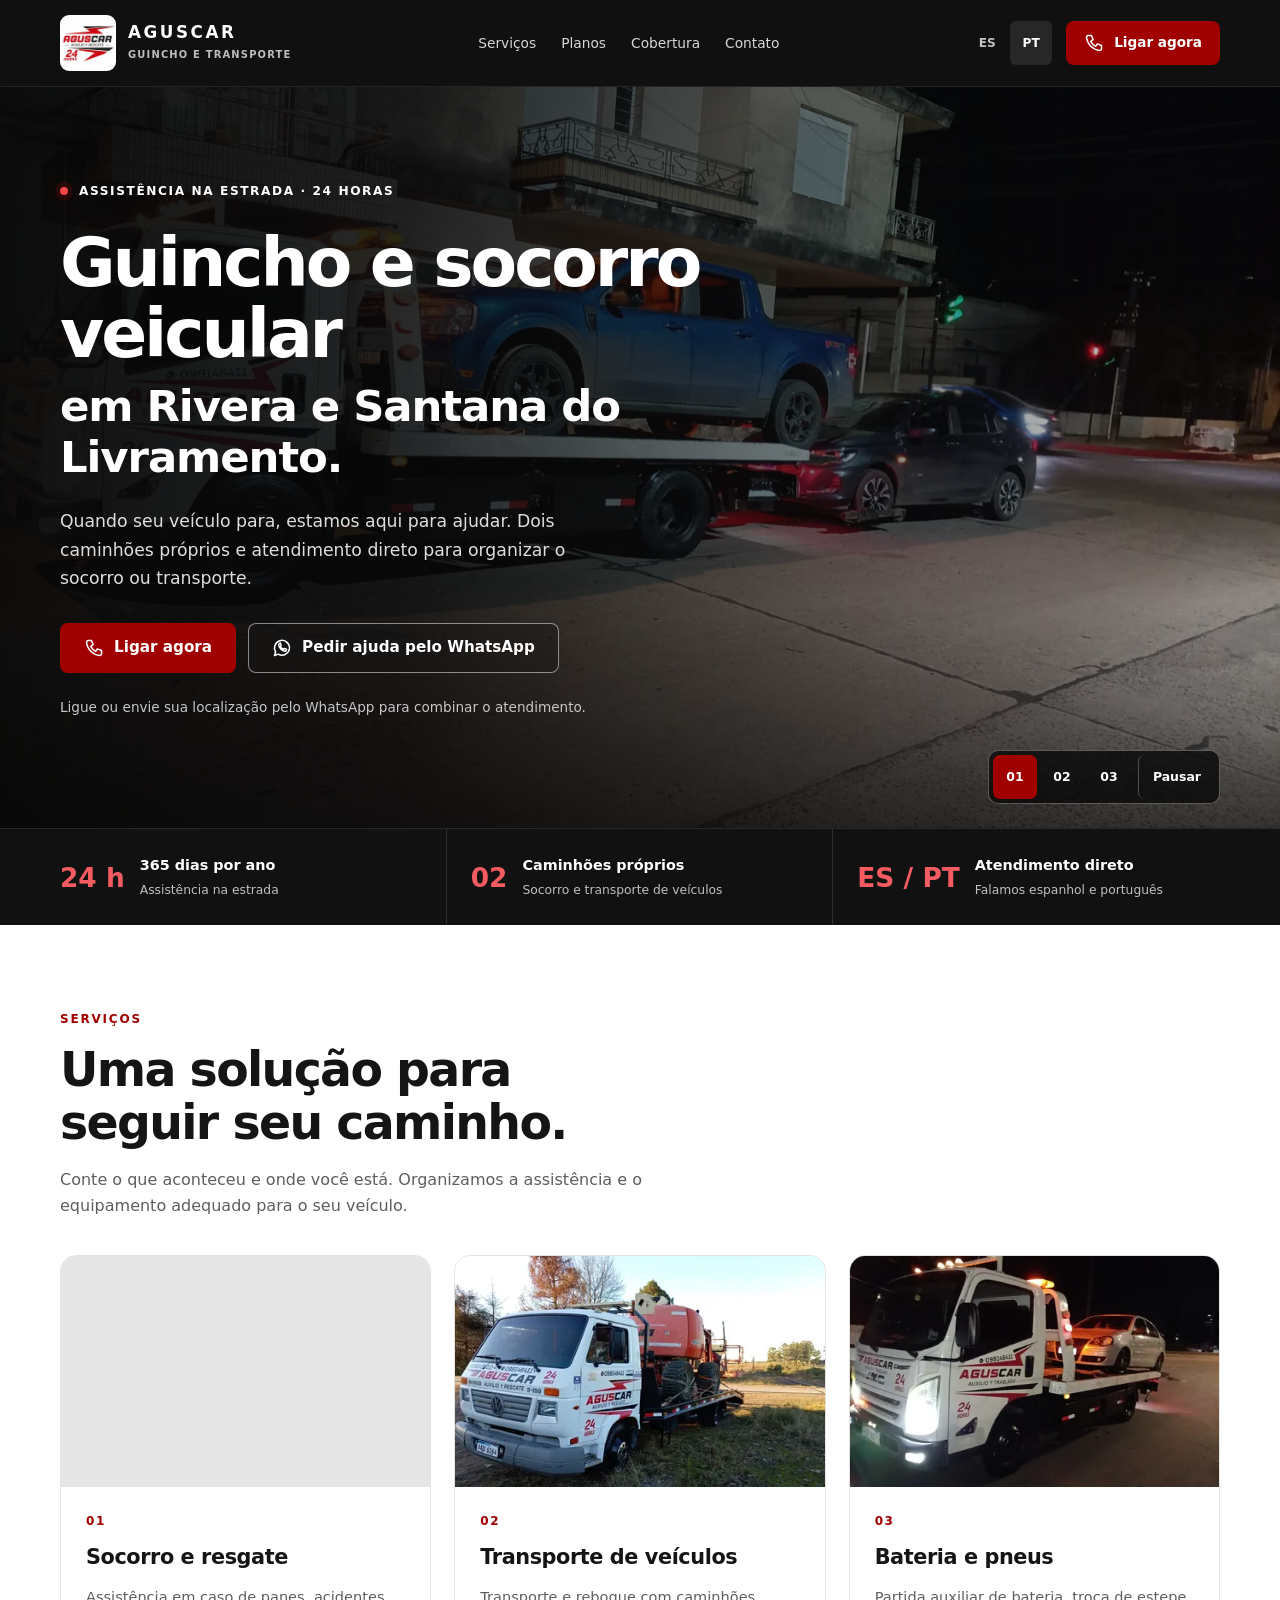
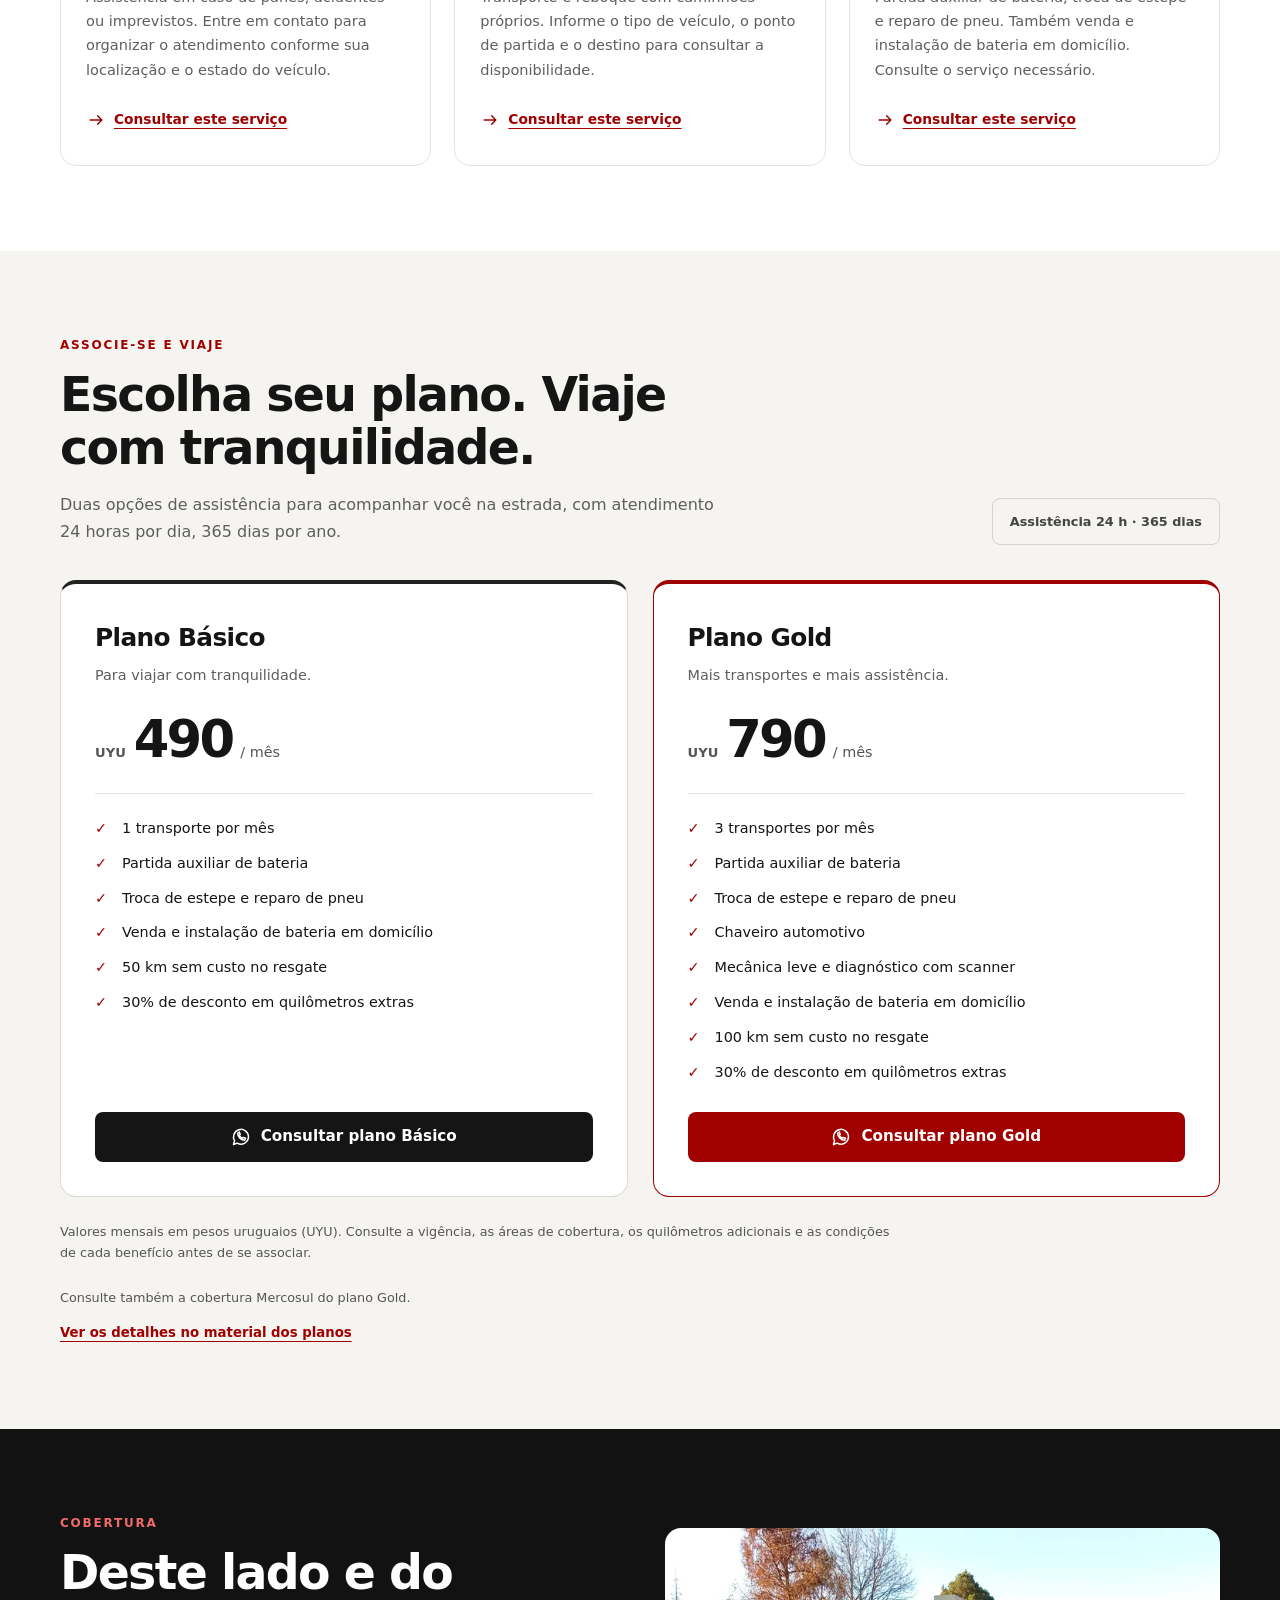
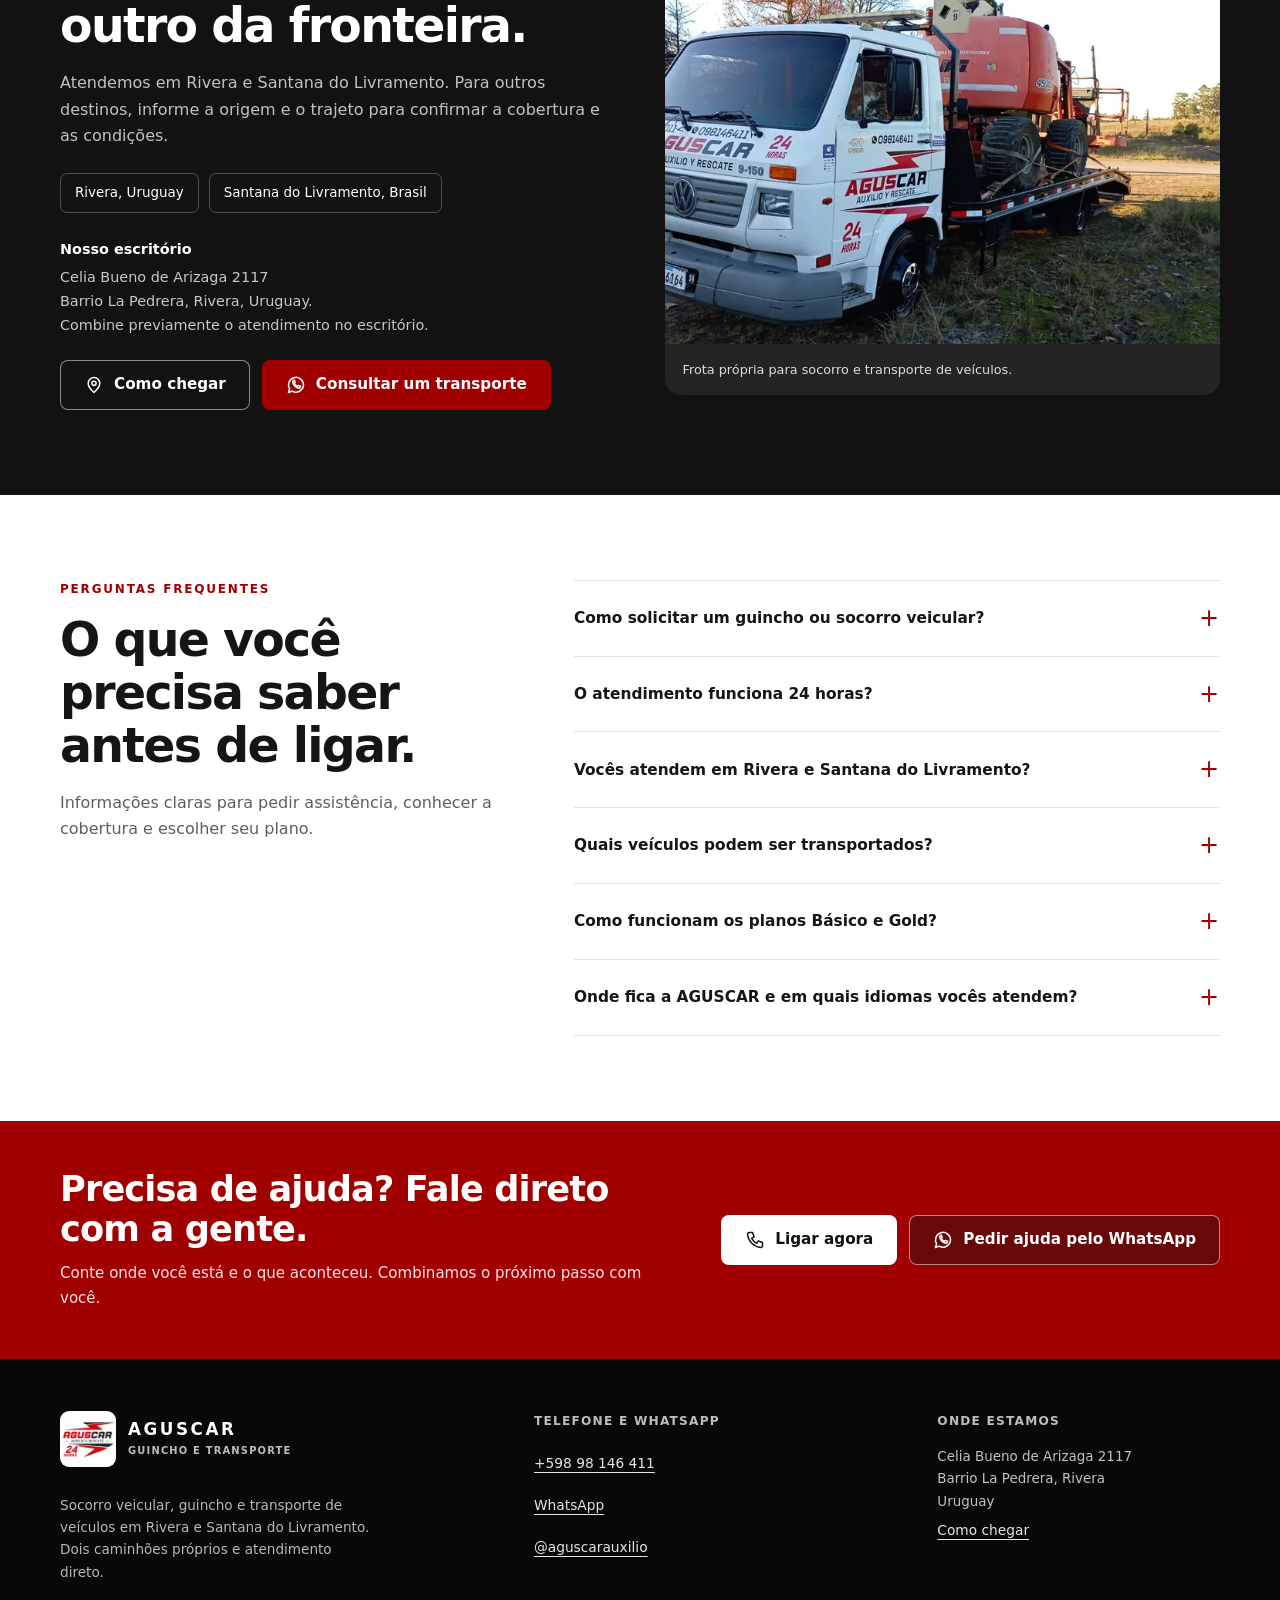
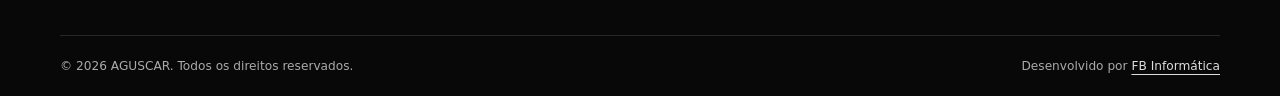
==== pt/index.html @ 8d9d1fb8 "Mejora AGUSCAR: diseño adaptable, planes y versión en portugués Unifica los estilos y las FAQ con su" ====
<!DOCTYPE html>
<html lang="pt-BR">
<head>
  <meta charset="utf-8">
  <meta name="viewport" content="width=device-width, initial-scale=1, viewport-fit=cover">
  <title>AGUSCAR | Guincho e socorro 24 horas em Rivera e Livramento</title>
  <meta name="description" content="Guincho, socorro veicular e transporte de veículos em Rivera e Santana do Livramento. Atendimento 24 horas, dois caminhões próprios e planos a partir de UYU 490 por mês.">
  <meta name="robots" content="index,follow,max-image-preview:large">
  <meta name="theme-color" content="#a00000">
  <link rel="canonical" href="https://aguscar.com.uy/pt/">
  <link rel="alternate" hreflang="es-UY" href="https://aguscar.com.uy/">
  <link rel="alternate" hreflang="pt-BR" href="https://aguscar.com.uy/pt/">
  <link rel="alternate" hreflang="x-default" href="https://aguscar.com.uy/">
  <meta property="og:type" content="website">
  <meta property="og:site_name" content="AGUSCAR">
  <meta property="og:url" content="https://aguscar.com.uy/pt/">
  <meta property="og:title" content="AGUSCAR | Guincho e socorro 24 horas em Rivera e Livramento">
  <meta property="og:description" content="Guincho, socorro veicular e transporte de veículos em Rivera e Santana do Livramento. Atendimento 24 horas, dois caminhões próprios e planos a partir de UYU 490 por mês.">
  <meta property="og:image" content="https://aguscar.com.uy/assets/img/aguscar-camion-rojo1.jpg">
  <meta property="og:image:alt" content="Caminhão da AGUSCAR transportando uma caminhonete em um atendimento noturno">
  <meta property="og:locale" content="pt_BR">
  <meta property="og:locale:alternate" content="es_UY">
  <meta name="twitter:card" content="summary_large_image">
  <meta name="twitter:title" content="AGUSCAR | Guincho e socorro 24 horas em Rivera e Livramento">
  <meta name="twitter:description" content="Guincho, socorro veicular e transporte de veículos em Rivera e Santana do Livramento. Atendimento 24 horas, dois caminhões próprios e planos a partir de UYU 490 por mês.">
  <meta name="twitter:image" content="https://aguscar.com.uy/assets/img/aguscar-camion-rojo1.jpg">
  <link rel="stylesheet" href="../css/main.css?v=8088b76b5f">
  <link rel="icon" type="image/png" sizes="32x32" href="../assets/img/favicon-32.png">
  <link rel="icon" type="image/png" sizes="48x48" href="../assets/img/favicon-48.png">
  <link rel="apple-touch-icon" sizes="180x180" href="../assets/img/apple-touch-icon.png">
  <script type="application/ld+json">
{
  "@context": "https://schema.org",
  "@graph": [
    {
      "@type": "AutomotiveBusiness",
      "@id": "https://aguscar.com.uy/#business",
      "name": "AGUSCAR",
      "url": "https://aguscar.com.uy/",
      "image": "https://aguscar.com.uy/assets/img/aguscar-camion-rojo1.jpg",
      "logo": "https://aguscar.com.uy/assets/img/logo-aguscar.png",
      "description": "Socorro veicular, guincho e transporte de veículos em Rivera e Santana do Livramento. Dois caminhões próprios e atendimento direto.",
      "telephone": "+59898146411",
      "address": {
        "@type": "PostalAddress",
        "streetAddress": "Celia Bueno de Arizaga 2117, Barrio La Pedrera",
        "addressLocality": "Rivera",
        "addressRegion": "Rivera",
        "postalCode": "40000",
        "addressCountry": "UY"
      },
      "areaServed": [
        {
          "@type": "City",
          "name": "Rivera"
        },
        {
          "@type": "City",
          "name": "Santana do Livramento"
        }
      ],
      "contactPoint": {
        "@type": "ContactPoint",
        "telephone": "+59898146411",
        "contactType": "roadside assistance",
        "availableLanguage": [
          "es",
          "pt-BR"
        ],
        "hoursAvailable": {
          "@type": "OpeningHoursSpecification",
          "dayOfWeek": [
            "https://schema.org/Monday",
            "https://schema.org/Tuesday",
            "https://schema.org/Wednesday",
            "https://schema.org/Thursday",
            "https://schema.org/Friday",
            "https://schema.org/Saturday",
            "https://schema.org/Sunday"
          ],
          "opens": "00:00",
          "closes": "23:59"
        }
      },
      "sameAs": [
        "https://www.instagram.com/aguscarauxilio"
      ],
      "hasOfferCatalog": {
        "@type": "OfferCatalog",
        "name": "Serviços",
        "itemListElement": [
          {
            "@type": "Offer",
            "itemOffered": {
              "@type": "Service",
              "name": "Socorro e resgate",
              "description": "Assistência em caso de panes, acidentes ou imprevistos. Entre em contato para organizar o atendimento conforme sua localização e o estado do veículo.",
              "provider": {
                "@id": "https://aguscar.com.uy/#business"
              }
            }
          },
          {
            "@type": "Offer",
            "itemOffered": {
              "@type": "Service",
              "name": "Transporte de veículos",
              "description": "Transporte e reboque com caminhões próprios. Informe o tipo de veículo, o ponto de partida e o destino para consultar a disponibilidade.",
              "provider": {
                "@id": "https://aguscar.com.uy/#business"
              }
            }
          },
          {
            "@type": "Offer",
            "itemOffered": {
              "@type": "Service",
              "name": "Bateria e pneus",
              "description": "Partida auxiliar de bateria, troca de estepe e reparo de pneu. Também venda e instalação de bateria em domicílio. Consulte o serviço necessário.",
              "provider": {
                "@id": "https://aguscar.com.uy/#business"
              }
            }
          },
          {
            "@type": "Offer",
            "price": "490",
            "priceCurrency": "UYU",
            "priceSpecification": {
              "@type": "UnitPriceSpecification",
              "price": "490",
              "priceCurrency": "UYU",
              "unitText": "mês"
            },
            "itemOffered": {
              "@type": "Service",
              "name": "Plano Básico",
              "description": "1 transporte por mês; Partida auxiliar de bateria; Troca de estepe e reparo de pneu; Venda e instalação de bateria em domicílio; 50 km sem custo no resgate; 30% de desconto em quilômetros extras",
              "provider": {
                "@id": "https://aguscar.com.uy/#business"
              }
            }
          },
          {
            "@type": "Offer",
            "price": "790",
            "priceCurrency": "UYU",
            "priceSpecification": {
              "@type": "UnitPriceSpecification",
              "price": "790",
              "priceCurrency": "UYU",
              "unitText": "mês"
            },
            "itemOffered": {
              "@type": "Service",
              "name": "Plano Gold",
              "description": "3 transportes por mês; Partida auxiliar de bateria; Troca de estepe e reparo de pneu; Chaveiro automotivo; Mecânica leve e diagnóstico com scanner; Venda e instalação de bateria em domicílio; 100 km sem custo no resgate; 30% de desconto em quilômetros extras",
              "provider": {
                "@id": "https://aguscar.com.uy/#business"
              }
            }
          }
        ]
      }
    },
    {
      "@type": "WebSite",
      "@id": "https://aguscar.com.uy/#website",
      "name": "AGUSCAR",
      "url": "https://aguscar.com.uy/",
      "inLanguage": [
        "es-UY",
        "pt-BR"
      ],
      "publisher": {
        "@id": "https://aguscar.com.uy/#business"
      }
    },
    {
      "@type": "FAQPage",
      "@id": "https://aguscar.com.uy/pt/#webpage",
      "url": "https://aguscar.com.uy/pt/",
      "name": "AGUSCAR | Guincho e socorro 24 horas em Rivera e Livramento",
      "inLanguage": "pt-BR",
      "isPartOf": {
        "@id": "https://aguscar.com.uy/#website"
      },
      "about": {
        "@id": "https://aguscar.com.uy/#business"
      },
      "mainEntity": [
        {
          "@type": "Question",
          "name": "Como solicitar um guincho ou socorro veicular?",
          "acceptedAnswer": {
            "@type": "Answer",
            "text": "Ligue para +598 98 146 411 ou fale conosco pelo WhatsApp. Informe sua localização, a marca e o modelo do veículo, o que aconteceu e o destino do transporte, se necessário. Você combina o atendimento diretamente com a AGUSCAR."
          }
        },
        {
          "@type": "Question",
          "name": "O atendimento funciona 24 horas?",
          "acceptedAnswer": {
            "@type": "Answer",
            "text": "Sim, oferecemos assistência na estrada 24 horas por dia, 365 dias por ano. Entre em contato para confirmar a disponibilidade e combinar o atendimento. Para atendimento no escritório, consulte o horário previamente."
          }
        },
        {
          "@type": "Question",
          "name": "Vocês atendem em Rivera e Santana do Livramento?",
          "acceptedAnswer": {
            "@type": "Answer",
            "text": "Sim. Prestamos socorro veicular e organizamos transportes em Rivera e Santana do Livramento. Para outras localidades ou trajetos entre Uruguai e Brasil, informe a origem e o destino para confirmar a cobertura e as condições."
          }
        },
        {
          "@type": "Question",
          "name": "Quais veículos podem ser transportados?",
          "acceptedAnswer": {
            "@type": "Answer",
            "text": "Contamos com dois caminhões próprios para o transporte de veículos. O atendimento depende do tipo, tamanho e estado do veículo: envie essas informações e, se possível, uma foto para confirmar o equipamento adequado."
          }
        },
        {
          "@type": "Question",
          "name": "Como funcionam os planos Básico e Gold?",
          "acceptedAnswer": {
            "@type": "Answer",
            "text": "O plano Básico custa UYU 490 por mês e o Gold custa UYU 790 por mês. Ambos oferecem transportes mensais, quilômetros de resgate incluídos e benefícios de assistência. Compare os detalhes de cada plano e consulte a vigência, as áreas de cobertura, os quilômetros adicionais e as condições ao se associar."
          }
        },
        {
          "@type": "Question",
          "name": "Onde fica a AGUSCAR e em quais idiomas vocês atendem?",
          "acceptedAnswer": {
            "@type": "Answer",
            "text": "Nosso escritório fica na Celia Bueno de Arizaga 2117, Barrio La Pedrera, Rivera, Uruguai. Atendemos em espanhol e português. Você pode ligar ou enviar uma mensagem antes da visita para combinar o atendimento."
          }
        }
      ]
    }
  ]
}
  </script>
</head>
<body>
  <a class="skip-link" href="#contenido">Pular para o conteúdo principal</a>
  <header class="site-header">
    <div class="container header-inner">
      <a class="brand" href="#inicio" aria-label="AGUSCAR"><picture><source type="image/webp" srcset="../assets/img/logo-aguscar.webp"><img src="../assets/img/logo-aguscar.png" alt="" width="56" height="56"></picture><span><span class="brand-name">AGUSCAR</span><span class="brand-sub">Guincho e transporte</span></span></a>
      <nav class="main-nav" aria-label="Navegação principal"><a class="" href="#servicios">Serviços</a><a class="" href="#planes">Planos</a><a class="" href="#cobertura">Cobertura</a><a class="" href="#contacto">Contato</a></nav>
      <div class="header-actions"><nav class="language-switch" aria-label="Escolher idioma"><a class="" href=".././" lang="es" hreflang="es" aria-label="ES">ES</a><a class="" href="../pt/" lang="pt-BR" hreflang="pt-BR" aria-label="PT" aria-current="page">PT</a></nav><a class="btn btn-primary btn-small header-call" href="tel:+59898146411"><svg class="icon" viewBox="0 0 24 24" fill="none" stroke="currentColor" stroke-width="1.8" stroke-linecap="round" stroke-linejoin="round" aria-hidden="true"><path d="M5 3h4l2 5-3 2a16 16 0 0 0 6 6l2-3 5 2v4a2 2 0 0 1-2 2A18 18 0 0 1 3 5a2 2 0 0 1 2-2Z"/></svg>Ligar agora</a></div>
    </div>
  </header>
  <main id="contenido" tabindex="-1">
    <section id="inicio" class="hero" aria-labelledby="inicio-titulo">
      <div class="hero-media" data-hero-carousel role="region" aria-label="Trabalhos de socorro e transporte da AGUSCAR" data-pause-label="Pausar" data-play-label="Retomar" data-motion-label="Modo manual">
        <div class="hero-slides" aria-live="off"><figure class="hero-slide" data-slide role="group" aria-roledescription="Imagem" aria-label="1 / 3"><picture><source type="image/webp" srcset="../assets/img/aguscar-camion-rojo1-480.webp 480w, ../assets/img/aguscar-camion-rojo1-960.webp 960w, ../assets/img/aguscar-camion-rojo1-1600.webp 1600w" sizes="100vw"><img src="../assets/img/aguscar-camion-rojo1.jpg" alt="Caminhão da AGUSCAR transportando uma caminhonete em um atendimento noturno" width="2040" height="1528" loading="eager" decoding="async" fetchpriority="high"></picture></figure><figure class="hero-slide" data-slide role="group" aria-roledescription="Imagem" aria-label="2 / 3" hidden><picture><source type="image/webp" srcset="../assets/img/aguscar-camion-1-480.webp 480w, ../assets/img/aguscar-camion-1-960.webp 960w, ../assets/img/aguscar-camion-1-1600.webp 1600w" sizes="100vw"><img src="../assets/img/aguscar-camion-1.jpg" alt="Caminhão da AGUSCAR realizando um transporte de equipamento" width="2048" height="1152" loading="lazy" decoding="async"></picture></figure><figure class="hero-slide" data-slide role="group" aria-roledescription="Imagem" aria-label="3 / 3" hidden><picture><source type="image/webp" srcset="../assets/img/aguscar-camion-2-480.webp 480w, ../assets/img/aguscar-camion-2-960.webp 960w, ../assets/img/aguscar-camion-2-1600.webp 1600w" sizes="100vw"><img src="../assets/img/aguscar-camion-2.jpg" alt="Caminhão da AGUSCAR prestando assistência e transportando um automóvel" width="2040" height="1528" loading="lazy" decoding="async"></picture></figure><div class="hero-shade"></div></div>
        <div class="hero-controls" data-carousel-controls role="group" aria-label="Escolher imagem" hidden><button class="hero-dot" type="button" data-dot aria-label="Imagem 1" aria-current="true">01</button><button class="hero-dot" type="button" data-dot aria-label="Imagem 2">02</button><button class="hero-dot" type="button" data-dot aria-label="Imagem 3">03</button><button class="hero-toggle" type="button" data-carousel-toggle>Pausar</button></div>
      </div>
      <div class="container hero-content"><div class="hero-text"><p class="eyebrow">Assistência na estrada · 24 horas</p><h1 id="inicio-titulo">Guincho e socorro veicular <span>em Rivera e Santana do Livramento.</span></h1><p class="hero-lead">Quando seu veículo para, estamos aqui para ajudar. Dois caminhões próprios e atendimento direto para organizar o socorro ou transporte.</p><div class="hero-actions"><a class="btn btn-primary" href="tel:+59898146411"><svg class="icon" viewBox="0 0 24 24" fill="none" stroke="currentColor" stroke-width="1.8" stroke-linecap="round" stroke-linejoin="round" aria-hidden="true"><path d="M5 3h4l2 5-3 2a16 16 0 0 0 6 6l2-3 5 2v4a2 2 0 0 1-2 2A18 18 0 0 1 3 5a2 2 0 0 1 2-2Z"/></svg>Ligar agora</a><a class="btn btn-outline" href="https://wa.me/59898146411?text=Ol%C3%A1%20AGUSCAR%2C%20preciso%20de%20socorro%20ou%20transporte%20de%20ve%C3%ADculo.%20Minha%20localiza%C3%A7%C3%A3o%20%C3%A9%3A%20" target="_blank" rel="noopener noreferrer"><svg class="icon" viewBox="0 0 24 24" fill="none" stroke="currentColor" stroke-width="1.8" stroke-linecap="round" stroke-linejoin="round" aria-hidden="true"><path d="M21 11.5a9 9 0 0 1-13.5 7.8L3 21l1.3-4.5A9 9 0 1 1 21 11.5Z"/><path d="M8 7.5c0 4.2 4.3 8.5 8.5 8.5l1-2.5-3-1-1 1a8 8 0 0 1-3.5-3.5l1-1-1-3Z"/></svg>Pedir ajuda pelo WhatsApp</a></div><p class="hero-note">Ligue ou envie sua localização pelo WhatsApp para combinar o atendimento.</p></div></div>
    </section>
    <div class="trust-strip"><div class="container trust-grid"><div class="trust-item"><span class="trust-number">24 h</span><div><strong>365 dias por ano</strong><p>Assistência na estrada</p></div></div><div class="trust-item"><span class="trust-number">02</span><div><strong>Caminhões próprios</strong><p>Socorro e transporte de veículos</p></div></div><div class="trust-item"><span class="trust-number">ES / PT</span><div><strong>Atendimento direto</strong><p>Falamos espanhol e português</p></div></div></div></div>
    <section id="servicios" class="section" aria-labelledby="servicios-titulo"><div class="container"><div class="section-heading"><span class="section-kicker">Serviços</span><h2 class="section-title" id="servicios-titulo">Uma solução para seguir seu caminho.</h2><p class="section-lead">Conte o que aconteceu e onde você está. Organizamos a assistência e o equipamento adequado para o seu veículo.</p></div><div class="services-grid"><article class="service-card"><div class="service-media"><picture><source type="image/webp" srcset="../assets/img/aguscar-camion-rojo1-480.webp 480w, ../assets/img/aguscar-camion-rojo1-960.webp 960w, ../assets/img/aguscar-camion-rojo1-1600.webp 1600w" sizes="(max-width: 720px) calc(100vw - 36px), (max-width: 1208px) 31vw, 370px"><img src="../assets/img/aguscar-camion-rojo1.jpg" alt="Caminhão da AGUSCAR transportando uma caminhonete em um atendimento noturno" width="2040" height="1528" loading="lazy" decoding="async"></picture></div><div class="service-content"><span class="service-number">01</span><h3>Socorro e resgate</h3><p>Assistência em caso de panes, acidentes ou imprevistos. Entre em contato para organizar o atendimento conforme sua localização e o estado do veículo.</p><a class="text-link" href="https://wa.me/59898146411?text=Ol%C3%A1%20AGUSCAR%2C%20quero%20consultar%20sobre%20Socorro%20e%20resgate.%20Minha%20localiza%C3%A7%C3%A3o%20%C3%A9%3A%20" target="_blank" rel="noopener noreferrer"><svg class="icon" viewBox="0 0 24 24" fill="none" stroke="currentColor" stroke-width="1.8" stroke-linecap="round" stroke-linejoin="round" aria-hidden="true"><path d="M5 12h14m-5-5 5 5-5 5"/></svg>Consultar este serviço</a></div></article><article class="service-card"><div class="service-media"><picture><source type="image/webp" srcset="../assets/img/aguscar-camion-1-480.webp 480w, ../assets/img/aguscar-camion-1-960.webp 960w, ../assets/img/aguscar-camion-1-1600.webp 1600w" sizes="(max-width: 720px) calc(100vw - 36px), (max-width: 1208px) 31vw, 370px"><img src="../assets/img/aguscar-camion-1.jpg" alt="Caminhão da AGUSCAR realizando um transporte de equipamento" width="2048" height="1152" loading="lazy" decoding="async"></picture></div><div class="service-content"><span class="service-number">02</span><h3>Transporte de veículos</h3><p>Transporte e reboque com caminhões próprios. Informe o tipo de veículo, o ponto de partida e o destino para consultar a disponibilidade.</p><a class="text-link" href="https://wa.me/59898146411?text=Ol%C3%A1%20AGUSCAR%2C%20quero%20consultar%20sobre%20Transporte%20de%20ve%C3%ADculos.%20Minha%20localiza%C3%A7%C3%A3o%20%C3%A9%3A%20" target="_blank" rel="noopener noreferrer"><svg class="icon" viewBox="0 0 24 24" fill="none" stroke="currentColor" stroke-width="1.8" stroke-linecap="round" stroke-linejoin="round" aria-hidden="true"><path d="M5 12h14m-5-5 5 5-5 5"/></svg>Consultar este serviço</a></div></article><article class="service-card"><div class="service-media"><picture><source type="image/webp" srcset="../assets/img/aguscar-camion-2-480.webp 480w, ../assets/img/aguscar-camion-2-960.webp 960w, ../assets/img/aguscar-camion-2-1600.webp 1600w" sizes="(max-width: 720px) calc(100vw - 36px), (max-width: 1208px) 31vw, 370px"><img src="../assets/img/aguscar-camion-2.jpg" alt="Caminhão da AGUSCAR prestando assistência e transportando um automóvel" width="2040" height="1528" loading="lazy" decoding="async"></picture></div><div class="service-content"><span class="service-number">03</span><h3>Bateria e pneus</h3><p>Partida auxiliar de bateria, troca de estepe e reparo de pneu. Também venda e instalação de bateria em domicílio. Consulte o serviço necessário.</p><a class="text-link" href="https://wa.me/59898146411?text=Ol%C3%A1%20AGUSCAR%2C%20quero%20consultar%20sobre%20Bateria%20e%20pneus.%20Minha%20localiza%C3%A7%C3%A3o%20%C3%A9%3A%20" target="_blank" rel="noopener noreferrer"><svg class="icon" viewBox="0 0 24 24" fill="none" stroke="currentColor" stroke-width="1.8" stroke-linecap="round" stroke-linejoin="round" aria-hidden="true"><path d="M5 12h14m-5-5 5 5-5 5"/></svg>Consultar este serviço</a></div></article></div></div></section>
    <section id="planes" class="section plans-section" aria-labelledby="planes-titulo"><div class="container"><div class="plans-intro"><div class="section-heading"><span class="section-kicker">Associe-se e viaje</span><h2 class="section-title" id="planes-titulo">Escolha seu plano. Viaje com tranquilidade.</h2><p class="section-lead">Duas opções de assistência para acompanhar você na estrada, com atendimento 24 horas por dia, 365 dias por ano.</p></div><span class="availability-chip">Assistência 24 h · 365 dias</span></div><div class="plans-grid"><article class="plan" aria-labelledby="plan-basico"><h3 id="plan-basico" class="plan-name">Plano Básico</h3><p class="plan-tagline">Para viajar com tranquilidade.</p><p class="plan-price"><span class="currency">UYU</span><strong>490</strong><span class="period">/ mês</span></p><ul class="plan-benefits"><li>1 transporte por mês</li><li>Partida auxiliar de bateria</li><li>Troca de estepe e reparo de pneu</li><li>Venda e instalação de bateria em domicílio</li><li>50 km sem custo no resgate</li><li>30% de desconto em quilômetros extras</li></ul><a class="btn btn-dark" href="https://wa.me/59898146411?text=Ol%C3%A1%20AGUSCAR%2C%20quero%20consultar%20o%20plano%20B%C3%A1sico%20e%20suas%20condi%C3%A7%C3%B5es." target="_blank" rel="noopener noreferrer"><svg class="icon" viewBox="0 0 24 24" fill="none" stroke="currentColor" stroke-width="1.8" stroke-linecap="round" stroke-linejoin="round" aria-hidden="true"><path d="M21 11.5a9 9 0 0 1-13.5 7.8L3 21l1.3-4.5A9 9 0 1 1 21 11.5Z"/><path d="M8 7.5c0 4.2 4.3 8.5 8.5 8.5l1-2.5-3-1-1 1a8 8 0 0 1-3.5-3.5l1-1-1-3Z"/></svg>Consultar plano Básico</a></article><article class="plan plan-featured" aria-labelledby="plan-gold"><h3 id="plan-gold" class="plan-name">Plano Gold</h3><p class="plan-tagline">Mais transportes e mais assistência.</p><p class="plan-price"><span class="currency">UYU</span><strong>790</strong><span class="period">/ mês</span></p><ul class="plan-benefits"><li>3 transportes por mês</li><li>Partida auxiliar de bateria</li><li>Troca de estepe e reparo de pneu</li><li>Chaveiro automotivo</li><li>Mecânica leve e diagnóstico com scanner</li><li>Venda e instalação de bateria em domicílio</li><li>100 km sem custo no resgate</li><li>30% de desconto em quilômetros extras</li></ul><a class="btn btn-primary" href="https://wa.me/59898146411?text=Ol%C3%A1%20AGUSCAR%2C%20quero%20consultar%20o%20plano%20Gold%20e%20suas%20condi%C3%A7%C3%B5es." target="_blank" rel="noopener noreferrer"><svg class="icon" viewBox="0 0 24 24" fill="none" stroke="currentColor" stroke-width="1.8" stroke-linecap="round" stroke-linejoin="round" aria-hidden="true"><path d="M21 11.5a9 9 0 0 1-13.5 7.8L3 21l1.3-4.5A9 9 0 1 1 21 11.5Z"/><path d="M8 7.5c0 4.2 4.3 8.5 8.5 8.5l1-2.5-3-1-1 1a8 8 0 0 1-3.5-3.5l1-1-1-3Z"/></svg>Consultar plano Gold</a></article></div><p class="plans-terms">Valores mensais em pesos uruguaios (UYU). Consulte a vigência, as áreas de cobertura, os quilômetros adicionais e as condições de cada benefício antes de se associar.</p><p class="plans-terms">Consulte também a cobertura Mercosul do plano Gold.</p><p class="plans-more"><a class="text-link" href="../assets/img/asociate-y-viaja.jpg" target="_blank" rel="noopener noreferrer">Ver os detalhes no material dos planos</a></p></div></section>
    <section id="cobertura" class="section coverage-section" aria-labelledby="cobertura-titulo"><div class="container coverage-grid"><div><span class="section-kicker">Cobertura</span><h2 class="section-title" id="cobertura-titulo">Deste lado e do outro da fronteira.</h2><p class="section-lead">Atendemos em Rivera e Santana do Livramento. Para outros destinos, informe a origem e o trajeto para confirmar a cobertura e as condições.</p><ul class="coverage-cities"><li>Rivera, Uruguay</li><li>Santana do Livramento, Brasil</li></ul><address class="coverage-address"><strong>Nosso escritório</strong>Celia Bueno de Arizaga 2117<br>Barrio La Pedrera, Rivera, Uruguay.<br>Combine previamente o atendimento no escritório.</address><div class="hero-actions"><a class="btn btn-outline" href="https://www.google.com/maps/search/?api=1&amp;query=Celia%20Bueno%20de%20Arizaga%202117%2C%20Barrio%20La%20Pedrera%2C%20Rivera%2C%20Uruguay" target="_blank" rel="noopener noreferrer"><svg class="icon" viewBox="0 0 24 24" fill="none" stroke="currentColor" stroke-width="1.8" stroke-linecap="round" stroke-linejoin="round" aria-hidden="true"><path d="M19 10c0 5-7 11-7 11S5 15 5 10a7 7 0 1 1 14 0Z"/><circle cx="12" cy="10" r="2.5"/></svg>Como chegar</a><a class="btn btn-primary" href="https://wa.me/59898146411?text=Ol%C3%A1%20AGUSCAR%2C%20preciso%20consultar%20um%20transporte.%20Origem%3A%20.%20Destino%3A%20.%20Ve%C3%ADculo%3A%20." target="_blank" rel="noopener noreferrer"><svg class="icon" viewBox="0 0 24 24" fill="none" stroke="currentColor" stroke-width="1.8" stroke-linecap="round" stroke-linejoin="round" aria-hidden="true"><path d="M21 11.5a9 9 0 0 1-13.5 7.8L3 21l1.3-4.5A9 9 0 1 1 21 11.5Z"/><path d="M8 7.5c0 4.2 4.3 8.5 8.5 8.5l1-2.5-3-1-1 1a8 8 0 0 1-3.5-3.5l1-1-1-3Z"/></svg>Consultar um transporte</a></div></div><figure class="coverage-photo"><picture><source type="image/webp" srcset="../assets/img/aguscar-camion-1-480.webp 480w, ../assets/img/aguscar-camion-1-960.webp 960w, ../assets/img/aguscar-camion-1-1600.webp 1600w" sizes="(max-width: 900px) calc(100vw - 36px), 550px"><img src="../assets/img/aguscar-camion-1.jpg" alt="Caminhão da AGUSCAR realizando um transporte de equipamento" width="2048" height="1152" loading="lazy" decoding="async"></picture><figcaption>Frota própria para socorro e transporte de veículos.</figcaption></figure></div></section>
    <section class="section" id="preguntas-frecuentes" aria-labelledby="faq-titulo"><div class="container faq-layout"><div class="section-heading"><span class="section-kicker">Perguntas frequentes</span><h2 class="section-title" id="faq-titulo">O que você precisa saber antes de ligar.</h2><p class="section-lead">Informações claras para pedir assistência, conhecer a cobertura e escolher seu plano.</p></div><div class="faq-list" id="faq-list"><details class="faq-item" id="faq-solicitar"><summary>Como solicitar um guincho ou socorro veicular?</summary><div class="faq-answer"><p>Ligue para +598 98 146 411 ou fale conosco pelo WhatsApp. Informe sua localização, a marca e o modelo do veículo, o que aconteceu e o destino do transporte, se necessário. Você combina o atendimento diretamente com a AGUSCAR.</p></div></details><details class="faq-item" id="faq-horario"><summary>O atendimento funciona 24 horas?</summary><div class="faq-answer"><p>Sim, oferecemos assistência na estrada 24 horas por dia, 365 dias por ano. Entre em contato para confirmar a disponibilidade e combinar o atendimento. Para atendimento no escritório, consulte o horário previamente.</p></div></details><details class="faq-item" id="faq-cobertura"><summary>Vocês atendem em Rivera e Santana do Livramento?</summary><div class="faq-answer"><p>Sim. Prestamos socorro veicular e organizamos transportes em Rivera e Santana do Livramento. Para outras localidades ou trajetos entre Uruguai e Brasil, informe a origem e o destino para confirmar a cobertura e as condições.</p></div></details><details class="faq-item" id="faq-vehiculos"><summary>Quais veículos podem ser transportados?</summary><div class="faq-answer"><p>Contamos com dois caminhões próprios para o transporte de veículos. O atendimento depende do tipo, tamanho e estado do veículo: envie essas informações e, se possível, uma foto para confirmar o equipamento adequado.</p></div></details><details class="faq-item" id="faq-planes"><summary>Como funcionam os planos Básico e Gold?</summary><div class="faq-answer"><p>O plano Básico custa UYU 490 por mês e o Gold custa UYU 790 por mês. Ambos oferecem transportes mensais, quilômetros de resgate incluídos e benefícios de assistência. Compare os detalhes de cada plano e consulte a vigência, as áreas de cobertura, os quilômetros adicionais e as condições ao se associar.</p></div></details><details class="faq-item" id="faq-direccion"><summary>Onde fica a AGUSCAR e em quais idiomas vocês atendem?</summary><div class="faq-answer"><p>Nosso escritório fica na Celia Bueno de Arizaga 2117, Barrio La Pedrera, Rivera, Uruguai. Atendemos em espanhol e português. Você pode ligar ou enviar uma mensagem antes da visita para combinar o atendimento.</p></div></details></div></div></section>
    <section class="contact-section" id="contacto" aria-labelledby="contacto-titulo"><div class="container contact-inner"><div><h2 id="contacto-titulo">Precisa de ajuda? Fale direto com a gente.</h2><p>Conte onde você está e o que aconteceu. Combinamos o próximo passo com você.</p></div><div class="hero-actions"><a class="btn btn-light" href="tel:+59898146411"><svg class="icon" viewBox="0 0 24 24" fill="none" stroke="currentColor" stroke-width="1.8" stroke-linecap="round" stroke-linejoin="round" aria-hidden="true"><path d="M5 3h4l2 5-3 2a16 16 0 0 0 6 6l2-3 5 2v4a2 2 0 0 1-2 2A18 18 0 0 1 3 5a2 2 0 0 1 2-2Z"/></svg>Ligar agora</a><a class="btn btn-outline" href="https://wa.me/59898146411?text=Ol%C3%A1%20AGUSCAR%2C%20preciso%20de%20socorro%20ou%20transporte%20de%20ve%C3%ADculo.%20Minha%20localiza%C3%A7%C3%A3o%20%C3%A9%3A%20" target="_blank" rel="noopener noreferrer"><svg class="icon" viewBox="0 0 24 24" fill="none" stroke="currentColor" stroke-width="1.8" stroke-linecap="round" stroke-linejoin="round" aria-hidden="true"><path d="M21 11.5a9 9 0 0 1-13.5 7.8L3 21l1.3-4.5A9 9 0 1 1 21 11.5Z"/><path d="M8 7.5c0 4.2 4.3 8.5 8.5 8.5l1-2.5-3-1-1 1a8 8 0 0 1-3.5-3.5l1-1-1-3Z"/></svg>Pedir ajuda pelo WhatsApp</a></div></div></section>
  </main>
  <footer class="site-footer"><div class="container"><div class="footer-main"><div><a class="brand" href="#inicio" aria-label="AGUSCAR"><picture><source type="image/webp" srcset="../assets/img/logo-aguscar.webp"><img src="../assets/img/logo-aguscar.png" alt="" width="56" height="56"></picture><span><span class="brand-name">AGUSCAR</span><span class="brand-sub">Guincho e transporte</span></span></a><p class="footer-description">Socorro veicular, guincho e transporte de veículos em Rivera e Santana do Livramento. Dois caminhões próprios e atendimento direto.</p></div><div class="footer-block"><h2>Telefone e WhatsApp</h2><a class="" href="tel:+59898146411">+598 98 146 411</a><a class="" href="https://wa.me/59898146411?text=Ol%C3%A1%20AGUSCAR%2C%20preciso%20de%20socorro%20ou%20transporte%20de%20ve%C3%ADculo.%20Minha%20localiza%C3%A7%C3%A3o%20%C3%A9%3A%20" target="_blank" rel="noopener noreferrer">WhatsApp</a><a class="" href="https://www.instagram.com/aguscarauxilio" target="_blank" rel="noopener noreferrer">@aguscarauxilio</a></div><div class="footer-block"><h2>Onde estamos</h2><address>Celia Bueno de Arizaga 2117<br>Barrio La Pedrera, Rivera<br>Uruguay</address><a class="" href="https://www.google.com/maps/search/?api=1&amp;query=Celia%20Bueno%20de%20Arizaga%202117%2C%20Barrio%20La%20Pedrera%2C%20Rivera%2C%20Uruguay" target="_blank" rel="noopener noreferrer">Como chegar</a></div></div><div class="footer-bottom"><p>© <span id="year">2026</span> AGUSCAR. Todos os direitos reservados.</p><p>Desenvolvido por <a class="" href="https://www.fbinformaticauy.com" target="_blank" rel="noopener noreferrer">FB Informática</a></p></div></div></footer>
  <nav class="mobile-contact" aria-label="Contato"><a class="btn btn-primary" href="tel:+59898146411"><svg class="icon" viewBox="0 0 24 24" fill="none" stroke="currentColor" stroke-width="1.8" stroke-linecap="round" stroke-linejoin="round" aria-hidden="true"><path d="M5 3h4l2 5-3 2a16 16 0 0 0 6 6l2-3 5 2v4a2 2 0 0 1-2 2A18 18 0 0 1 3 5a2 2 0 0 1 2-2Z"/></svg>Ligar agora</a><a class="btn btn-dark" href="https://wa.me/59898146411?text=Ol%C3%A1%20AGUSCAR%2C%20preciso%20de%20socorro%20ou%20transporte%20de%20ve%C3%ADculo.%20Minha%20localiza%C3%A7%C3%A3o%20%C3%A9%3A%20" target="_blank" rel="noopener noreferrer"><svg class="icon" viewBox="0 0 24 24" fill="none" stroke="currentColor" stroke-width="1.8" stroke-linecap="round" stroke-linejoin="round" aria-hidden="true"><path d="M21 11.5a9 9 0 0 1-13.5 7.8L3 21l1.3-4.5A9 9 0 1 1 21 11.5Z"/><path d="M8 7.5c0 4.2 4.3 8.5 8.5 8.5l1-2.5-3-1-1 1a8 8 0 0 1-3.5-3.5l1-1-1-3Z"/></svg>WhatsApp</a></nav>
  <script src="../js/year.js?v=bbf1b9a80f" defer></script>
  <script src="../js/hero-carousel.js?v=552f6d1f7e" defer></script>
  <script src="../js/reveal.js?v=db0c9fbf4f" defer></script>
</body>
</html>
---- css/main.css ----
/* AGUSCAR · Una única capa de estilos. Sin fuentes ni librerías externas. */
:root { color-scheme: light; --red:#a00000; --ink:#151515; --muted:#5e5e5e; --line:#e4e3e0; --paper:#f5f4f1; --radius:16px; --content:1160px; }
* { box-sizing:border-box; }
html { scroll-behavior:smooth; scroll-padding-top:105px; }
body { margin:0; background:#fff; color:var(--ink); font:400 16px/1.65 system-ui,-apple-system,BlinkMacSystemFont,"Segoe UI",sans-serif; }
button,a { -webkit-tap-highlight-color:transparent; }
button { font:inherit; }
a { color:inherit; text-underline-offset:4px; }
img { display:block; max-width:100%; height:auto; }
picture { display:block; }
figure,h1,h2,h3,p { margin:0; }
button,summary { cursor:pointer; }
button,a,summary { touch-action:manipulation; }
button:disabled { cursor:default; }
[hidden] { display:none!important; }
:focus-visible { outline:3px solid #2870d1; outline-offset:5px; }
::selection { background:#a00000; color:#fff; }
.container { width:min(calc(100% - 48px),var(--content)); margin-inline:auto; }
.skip-link { position:fixed; left:16px; top:-100px; z-index:100; padding:12px 18px; background:#fff; color:#111; border-radius:8px; }
.skip-link:focus { top:12px; }
.icon { width:20px; height:20px; flex:0 0 20px; }
.btn { display:inline-flex; align-items:center; justify-content:center; gap:10px; min-height:50px; padding:12px 23px; border:1px solid transparent; border-radius:8px; font-size:.95rem; font-weight:750; line-height:1.3; text-align:center; text-decoration:none; transition:background 160ms ease,border-color 160ms ease,transform 160ms ease; }
.btn:hover { transform:translateY(-2px); }
.btn-primary { background:var(--red); color:#fff; }
.btn-primary:hover { background:#830000; }
.btn-outline { color:#fff; border-color:#ffffff80; background:#15151566; }
.btn-outline:hover { background:#fff; color:#111; border-color:#fff; }
.btn-dark { color:#fff; background:var(--ink); }
.btn-dark:hover { background:#333; }
.btn-light { color:#111; background:#fff; }
.btn-light:hover { background:#eee; }
.btn-small { min-height:44px; padding:10px 17px; font-size:.85rem; }
.text-link { display:inline-flex; align-items:center; gap:8px; font-weight:700; color:var(--red); }
.site-header { position:sticky; top:0; z-index:50; border-bottom:1px solid #ffffff14; background:#101010; color:#fff; }
.header-inner { min-height:86px; display:flex; align-items:center; justify-content:space-between; gap:25px; }
.brand { display:inline-flex; align-items:center; gap:12px; flex-shrink:0; color:#fff; text-decoration:none; }
.brand img { width:56px; height:56px; border-radius:9px; }
.brand-name { display:block; font-weight:850; font-size:1.05rem; line-height:1.3; letter-spacing:.15em; }
.brand-sub { display:block; margin-top:3px; font-size:.62rem; font-weight:600; letter-spacing:.12em; color:#bdbdbd; text-transform:uppercase; }
.main-nav { display:flex; align-items:center; gap:25px; }
.main-nav a { color:#d7d7d7; font-size:.86rem; text-decoration:none; }
.main-nav a:hover { color:#fff; text-decoration:underline; }
.header-actions { display:flex; align-items:center; gap:14px; }
.language-switch { display:flex; align-items:center; gap:2px; }
.language-switch a { display:grid; place-items:center; min-width:42px; min-height:44px; padding:5px 8px; border-radius:6px; color:#c2c2c2; font-size:.76rem; font-weight:750; text-decoration:none; }
.language-switch a[aria-current="page"] { background:#ffffff18; color:#fff; }
.hero { position:relative; isolation:isolate; overflow:hidden; min-height:700px; color:#fff; background:#151515; }
.hero-media,.hero-slides,.hero-slide,.hero-shade { position:absolute; inset:0; }
.hero-media { z-index:-1; }
.hero-slide picture,.hero-slide img { width:100%; height:100%; }
.hero-slide img { object-fit:cover; object-position:center 57%; }
.hero-slide:not([hidden]) { animation:photo-in 650ms ease both; }
.hero-shade { background:linear-gradient(90deg,#070707f5 0%,#080808dd 32%,#0a0a0a99 58%,#08080824 100%),linear-gradient(0deg,#080808b3,transparent 30%); pointer-events:none; }
.hero-content { position:relative; padding-block:90px 110px; pointer-events:none; }
.hero-text { max-width:740px; pointer-events:auto; }
.eyebrow { display:inline-flex; align-items:center; gap:11px; font-size:.76rem; font-weight:750; letter-spacing:.13em; text-transform:uppercase; }
.eyebrow::before { content:""; width:8px; height:8px; flex:0 0 8px; border-radius:50%; background:#f04747; box-shadow:0 0 0 5px #b600002e; }
.hero h1 { max-width:760px; margin-top:25px; font-size:clamp(2.5rem,5.3vw,4.6rem); font-weight:850; line-height:1.04; letter-spacing:-.045em; }
.hero h1 span { display:block; margin-top:12px; font-size:.64em; line-height:1.16; font-weight:650; letter-spacing:-.025em; }
.hero-lead { max-width:570px; margin-top:25px; color:#dedede; font-size:1.08rem; }
.hero-actions { display:flex; flex-wrap:wrap; gap:12px; margin-top:30px; }
.hero-note { margin-top:23px; font-size:.85rem; color:#c7c7c7; }
.hero-controls { position:absolute; right:max(24px,calc((100% - var(--content)) / 2)); bottom:24px; display:flex; align-items:center; gap:3px; padding:4px; border:1px solid #ffffff50; border-radius:10px; background:#080808c9; color:#fff; }
.hero-dot,.hero-toggle { display:inline-flex; align-items:center; justify-content:center; min-width:44px; min-height:44px; border:0; border-radius:7px; background:transparent; color:#fff; font-size:.78rem; font-weight:700; }
.hero-dot[aria-current="true"] { background:var(--red); }
.hero-toggle { padding-inline:14px; border-left:1px solid #ffffff40; margin-left:4px; }
.hero-toggle:disabled { color:#d7d7d7; }
.hero-toggle:hover:not(:disabled),.hero-dot:hover { background:#ffffff24; }
.trust-strip { background:#111; color:#fff; border-top:1px solid #ffffff1a; }
.trust-grid { display:grid; grid-template-columns:repeat(3,minmax(0,1fr)); }
.trust-item { display:flex; align-items:center; gap:15px; padding:25px 24px; border-right:1px solid #ffffff20; }
.trust-item:first-child { padding-left:0; }
.trust-item:last-child { border:0; }
.trust-number { flex-shrink:0; color:#f45c62; font-size:1.65rem; font-weight:800; line-height:1.1; }
.trust-item strong { display:block; font-size:.9rem; }
.trust-item p { margin-top:2px; color:#bfbfbf; font-size:.77rem; }
.section { padding-block:85px; }
.section-kicker { display:block; margin-bottom:13px; color:var(--red); font-size:.75rem; font-weight:800; text-transform:uppercase; letter-spacing:.15em; }
.section-title { max-width:780px; font-size:clamp(2rem,3.7vw,3rem); font-weight:800; line-height:1.12; letter-spacing:-.035em; text-wrap:balance; }
.section-lead { max-width:670px; margin-top:18px; color:var(--muted); font-size:1rem; }
.section-heading { margin-bottom:35px; }
.services-grid { display:grid; grid-template-columns:repeat(3,minmax(0,1fr)); gap:23px; }
.service-card { display:flex; flex-direction:column; overflow:hidden; border:1px solid var(--line); border-radius:var(--radius); background:#fff; }
.service-media { position:relative; aspect-ratio:8 / 5; overflow:hidden; background:#e5e5e5; }
.service-media picture,.service-media img { width:100%; height:100%; }
.service-media img { object-fit:cover; }
.service-content { display:flex; flex:1; flex-direction:column; align-items:flex-start; gap:14px; padding:25px; }
.service-number { color:var(--red); font-size:.75rem; font-weight:800; letter-spacing:.13em; }
.service-content h3 { font-size:1.3rem; line-height:1.25; font-weight:800; letter-spacing:-.02em; }
.service-content p { color:var(--muted); font-size:.91rem; }
.service-content .text-link { margin-top:auto; padding-top:4px; min-height:44px; font-size:.86rem; }
.plans-section { background:var(--paper); }
.plans-intro { display:flex; align-items:flex-end; justify-content:space-between; gap:30px; margin-bottom:35px; }
.plans-intro .section-heading { margin-bottom:0; }
.availability-chip { flex-shrink:0; display:flex; align-items:center; gap:10px; padding:12px 17px; border:1px solid #d7d3cc; border-radius:8px; color:#444; font-size:.8rem; font-weight:650; }
.plans-grid { display:grid; grid-template-columns:repeat(2,minmax(0,1fr)); gap:25px; align-items:stretch; }
.plan { position:relative; display:flex; flex-direction:column; padding:34px; border:1px solid #dcd9d4; border-top:4px solid #222; border-radius:var(--radius); background:#fff; }
.plan-featured { border-color:var(--red); border-top-color:var(--red); }
.plan-name { font-size:1.55rem; font-weight:800; letter-spacing:-.025em; }
.plan-tagline { margin-top:5px; color:var(--muted); font-size:.9rem; }
.plan-price { display:flex; align-items:baseline; flex-wrap:wrap; gap:8px; margin-top:23px; line-height:1.1; }
.plan-price .currency { font-size:.82rem; color:#555; font-weight:650; }
.plan-price strong { font-size:3.2rem; font-weight:850; letter-spacing:-.055em; }
.plan-price .period { color:#555; font-size:.9rem; }
.plan-benefits { display:grid; gap:11px; margin:26px 0 28px; padding:23px 0 0; border-top:1px solid var(--line); list-style:none; }
.plan-benefits li { display:flex; align-items:flex-start; gap:10px; font-size:.9rem; }
.plan-benefits li::before { content:"✓"; flex:0 0 17px; color:var(--red); font-weight:850; }
.plan .btn { margin-top:auto; width:100%; }
.plans-terms { max-width:830px; margin-top:24px; color:#555; font-size:.8rem; }
.plans-more { margin-top:13px; font-size:.83rem; }
.coverage-section { background:#121212; color:#fff; }
.coverage-grid { display:grid; grid-template-columns:1fr 1.02fr; align-items:center; gap:60px; }
.coverage-section .section-kicker { color:#f16a6a; }
.coverage-section .section-lead { color:#c2c2c2; }
.coverage-cities { display:flex; flex-wrap:wrap; gap:10px; margin-top:23px; padding:0; list-style:none; }
.coverage-cities li { padding:8px 14px; border:1px solid #ffffff40; border-radius:7px; font-size:.84rem; }
.coverage-address { margin-top:25px; color:#c8c8c8; font-size:.9rem; font-style:normal; }
.coverage-address strong { display:block; margin-bottom:5px; color:#fff; }
.coverage-section .hero-actions { margin-top:22px; }
.coverage-photo { position:relative; overflow:hidden; border-radius:var(--radius); }
.coverage-photo picture,.coverage-photo img { width:100%; }
.coverage-photo img { aspect-ratio:4 / 3; object-fit:cover; }
.coverage-photo figcaption { padding:15px 18px; background:#242424; color:#ddd; font-size:.8rem; }
.faq-layout { display:grid; grid-template-columns:.82fr 1.18fr; align-items:start; gap:65px; }
.faq-list { border-top:1px solid var(--line); }
.faq-item { border-bottom:1px solid var(--line); }
.faq-item summary { display:flex; align-items:center; justify-content:space-between; gap:20px; min-height:70px; padding-block:20px; list-style:none; font-size:.96rem; font-weight:750; line-height:1.45; }
.faq-item summary::-webkit-details-marker { display:none; }
.faq-item summary::after { content:"+"; flex:0 0 22px; color:var(--red); font-size:1.5rem; font-weight:500; text-align:center; }
.faq-item[open] summary::after { content:"−"; }
.faq-answer { padding:0 26px 22px 0; color:var(--muted); font-size:.91rem; }
.contact-section { background:var(--red); color:#fff; }
.contact-inner { display:flex; align-items:center; justify-content:space-between; gap:35px; padding-block:48px; }
.contact-inner h2 { max-width:650px; font-size:clamp(1.6rem,3vw,2.2rem); line-height:1.15; letter-spacing:-.025em; }
.contact-inner p { margin-top:12px; color:#ffe1e1; font-size:.94rem; }
.contact-inner .hero-actions { flex-shrink:0; margin-top:0; }
.site-footer { background:#080808; color:#fff; }
.footer-main { display:grid; grid-template-columns:1.2fr 1fr .8fr; gap:50px; padding-block:52px; }
.footer-description { max-width:310px; margin-top:18px; color:#b8b8b8; font-size:.85rem; }
.footer-block h2 { margin-bottom:15px; font-size:.76rem; font-weight:750; text-transform:uppercase; letter-spacing:.1em; color:#bdbdbd; }
.footer-block a { display:block; width:fit-content; min-height:42px; padding-block:6px; color:#e5e5e5; font-size:.86rem; }
.footer-block address { font-size:.84rem; font-style:normal; color:#c1c1c1; }
.footer-bottom { display:flex; justify-content:space-between; flex-wrap:wrap; gap:15px; padding-block:20px; border-top:1px solid #ffffff20; color:#aaa; font-size:.76rem; }
.footer-bottom a { color:#ddd; }
.mobile-contact { display:none; }
.reveal-animate { animation:reveal-in 500ms ease both; }
@keyframes photo-in { from { opacity:.5; } to { opacity:1; } }
@keyframes reveal-in { from { opacity:.7; transform:translateY(10px); } to { opacity:1; transform:none; } }
@media (max-width:1100px) {
  .main-nav { gap:17px; }
  .header-inner { gap:18px; }
  .header-actions { gap:8px; }
  .brand-sub { font-size:.58rem; }
  .coverage-grid { gap:35px; }
  .contact-inner { align-items:flex-start; flex-direction:column; }
  .hero { min-height:660px; }
}
@media (max-width:900px) {
  .main-nav { display:none; }
  .hero h1 { font-size:3.5rem; max-width:660px; }
  .hero-text { max-width:660px; }
  .hero-shade { background:linear-gradient(90deg,#070707ed 0%,#080808d9 45%,#08080880 100%); }
  .services-grid { gap:17px; }
  .service-content { padding:21px; }
  .trust-item { padding:22px 15px; gap:10px; }
  .trust-number { font-size:1.35rem; }
  .coverage-grid,.faq-layout { grid-template-columns:1fr; gap:35px; }
  .coverage-photo { max-width:700px; }
  .plans-intro { align-items:flex-start; flex-direction:column; gap:22px; }
  .faq-layout .section-heading { margin:0; }
  .footer-main { gap:28px; grid-template-columns:1.1fr 1fr; }
  .footer-main .footer-block:last-child { grid-column:2; }
}
@media (max-width:720px) {
  html { scroll-padding-top:90px; }
  body { padding-bottom:calc(82px + env(safe-area-inset-bottom,0px)); }
  .container { width:calc(100% - 36px); }
  .header-inner { min-height:76px; gap:10px; }
  .brand { gap:9px; }
  .brand img { width:48px; height:48px; }
  .brand-name { font-size:.9rem; }
  .brand-sub { max-width:130px; font-size:.53rem; }
  .header-call { display:none; }
  .language-switch a { min-width:37px; padding-inline:6px; }
  .hero { min-height:0; }
  .hero-content { padding-block:54px 100px; }
  .hero h1 { font-size:clamp(2.4rem,9.8vw,3.7rem); margin-top:21px; }
  .hero h1 span { font-size:.63em; margin-top:12px; }
  .hero-lead { margin-top:22px; font-size:.99rem; }
  .eyebrow { font-size:.67rem; letter-spacing:.08em; }
  .hero-shade { background:linear-gradient(90deg,#050505f0 0%,#070707c7 100%); }
  .hero-actions { gap:10px; margin-top:25px; }
  .hero-actions .btn { flex:1 1 180px; }
  .hero-note { font-size:.76rem; margin-top:18px; }
  .hero-controls { right:18px; bottom:15px; padding:1px; }
  .hero-toggle { padding-inline:10px; font-size:.73rem; }
  .hero-dot { min-width:44px; }
  .trust-grid { grid-template-columns:1fr; }
  .trust-item,.trust-item:first-child { padding:16px 0; border-right:0; border-bottom:1px solid #ffffff1a; gap:18px; }
  .trust-number { width:54px; font-size:1.5rem; }
  .trust-item p { font-size:.79rem; }
  .section { padding-block:58px; }
  .section-title { font-size:clamp(1.9rem,6.8vw,2.6rem); }
  .section-lead { font-size:.94rem; }
  .services-grid,.plans-grid { grid-template-columns:1fr; gap:20px; }
  .service-media { aspect-ratio:16 / 9; }
  .service-content { padding:23px; }
  .plan { padding:28px 25px; }
  .plan-benefits { gap:13px; }
  .plan-price strong { font-size:3rem; }
  .availability-chip { font-size:.76rem; }
  .contact-inner { padding-block:36px; gap:24px; }
  .contact-inner .hero-actions { width:100%; }
  .footer-main { grid-template-columns:1fr; gap:30px; padding-block:40px; }
  .footer-main .footer-block:last-child { grid-column:auto; }
  .footer-bottom { flex-direction:column; gap:9px; }
  .mobile-contact { position:fixed; bottom:0; left:0; right:0; z-index:60; display:grid; grid-template-columns:1fr 1fr; gap:10px; padding:12px 18px calc(12px + env(safe-area-inset-bottom,0px)); border-top:1px solid #ddd; background:#fff; box-shadow:0 -6px 30px #00000012; }
  .mobile-contact .btn { min-height:50px; padding:12px 10px; gap:7px; font-size:.81rem; white-space:nowrap; }
}
@media (max-width:360px) {
  .brand-sub { display:none; }
  .brand img { width:44px; height:44px; }
  .brand-name { font-size:.82rem; letter-spacing:.1em; }
  .header-actions { gap:0; }
  .hero h1 { font-size:2.35rem; }
  .btn { padding-inline:16px; }
  .plan { padding-inline:21px; }
}
@media (prefers-reduced-motion:reduce) {
  html { scroll-behavior:auto; }
  *,*::before,*::after { animation:none!important; transition:none!important; }
}
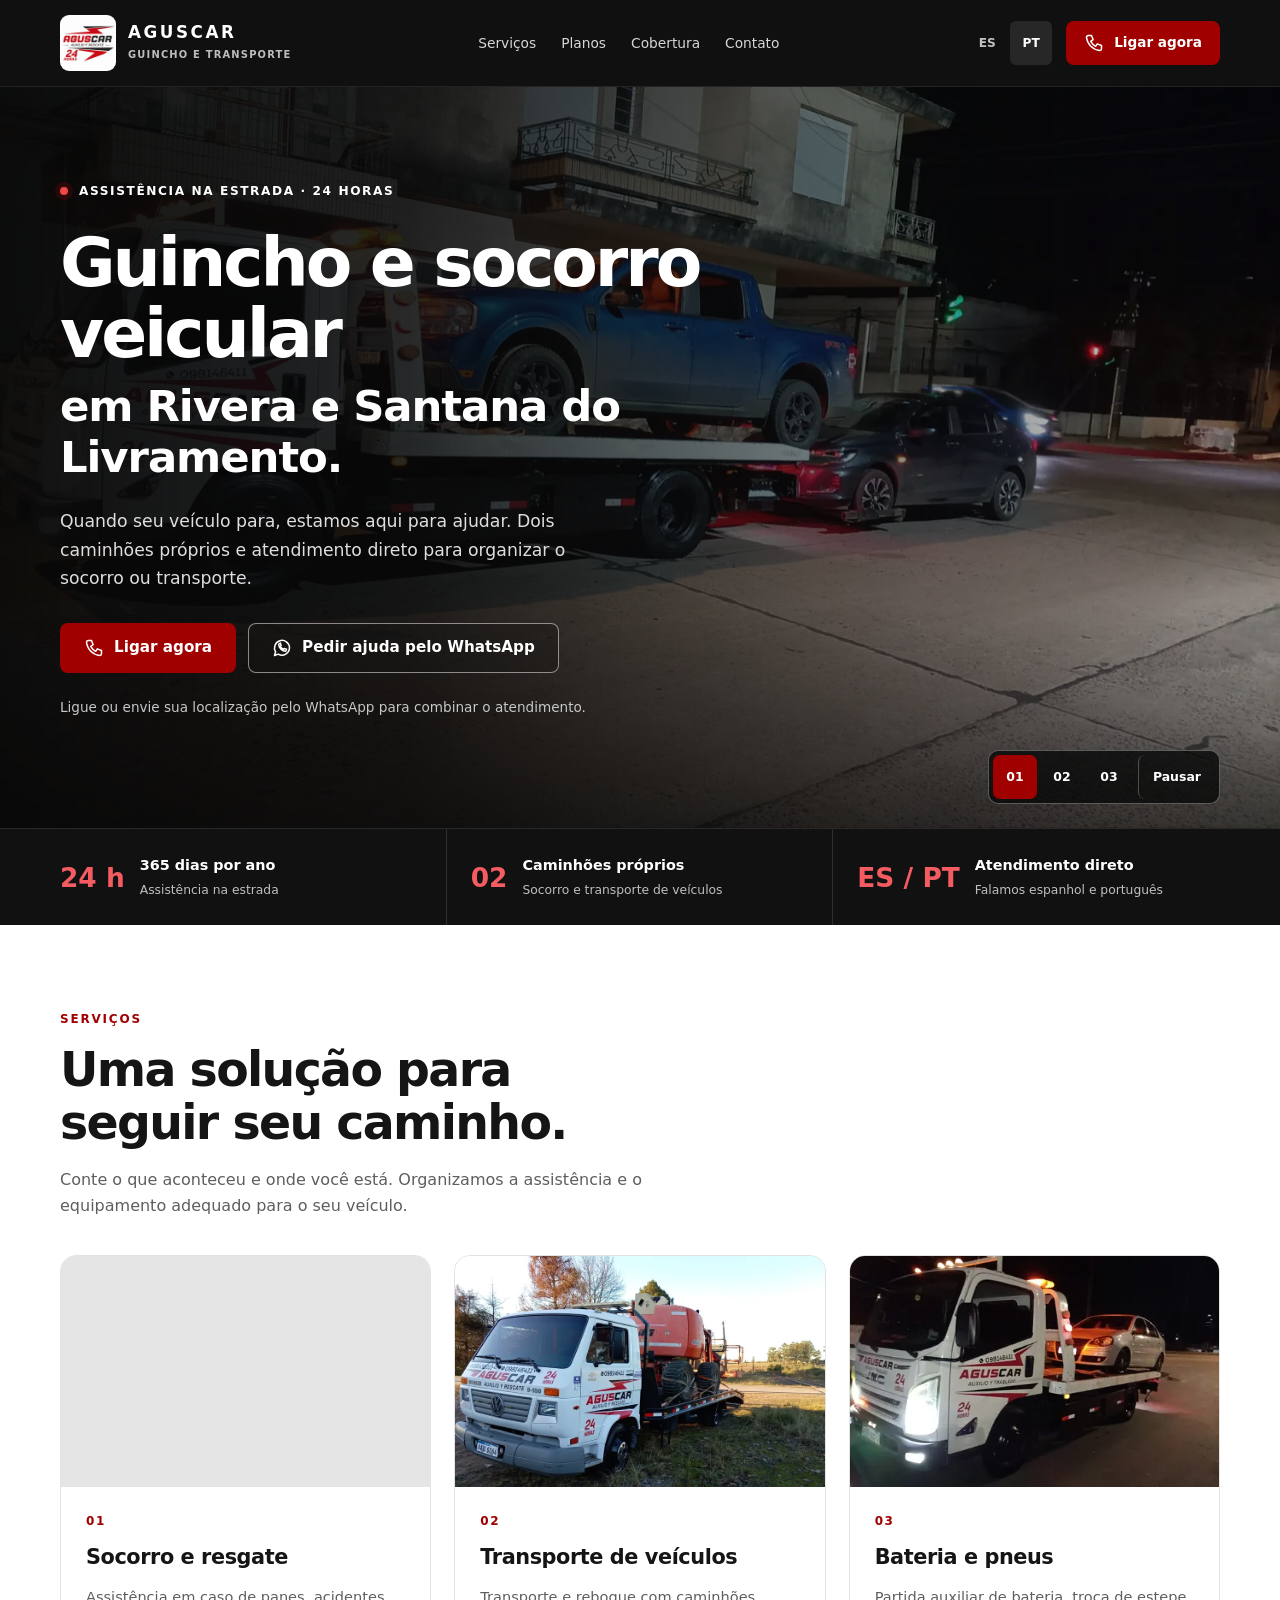
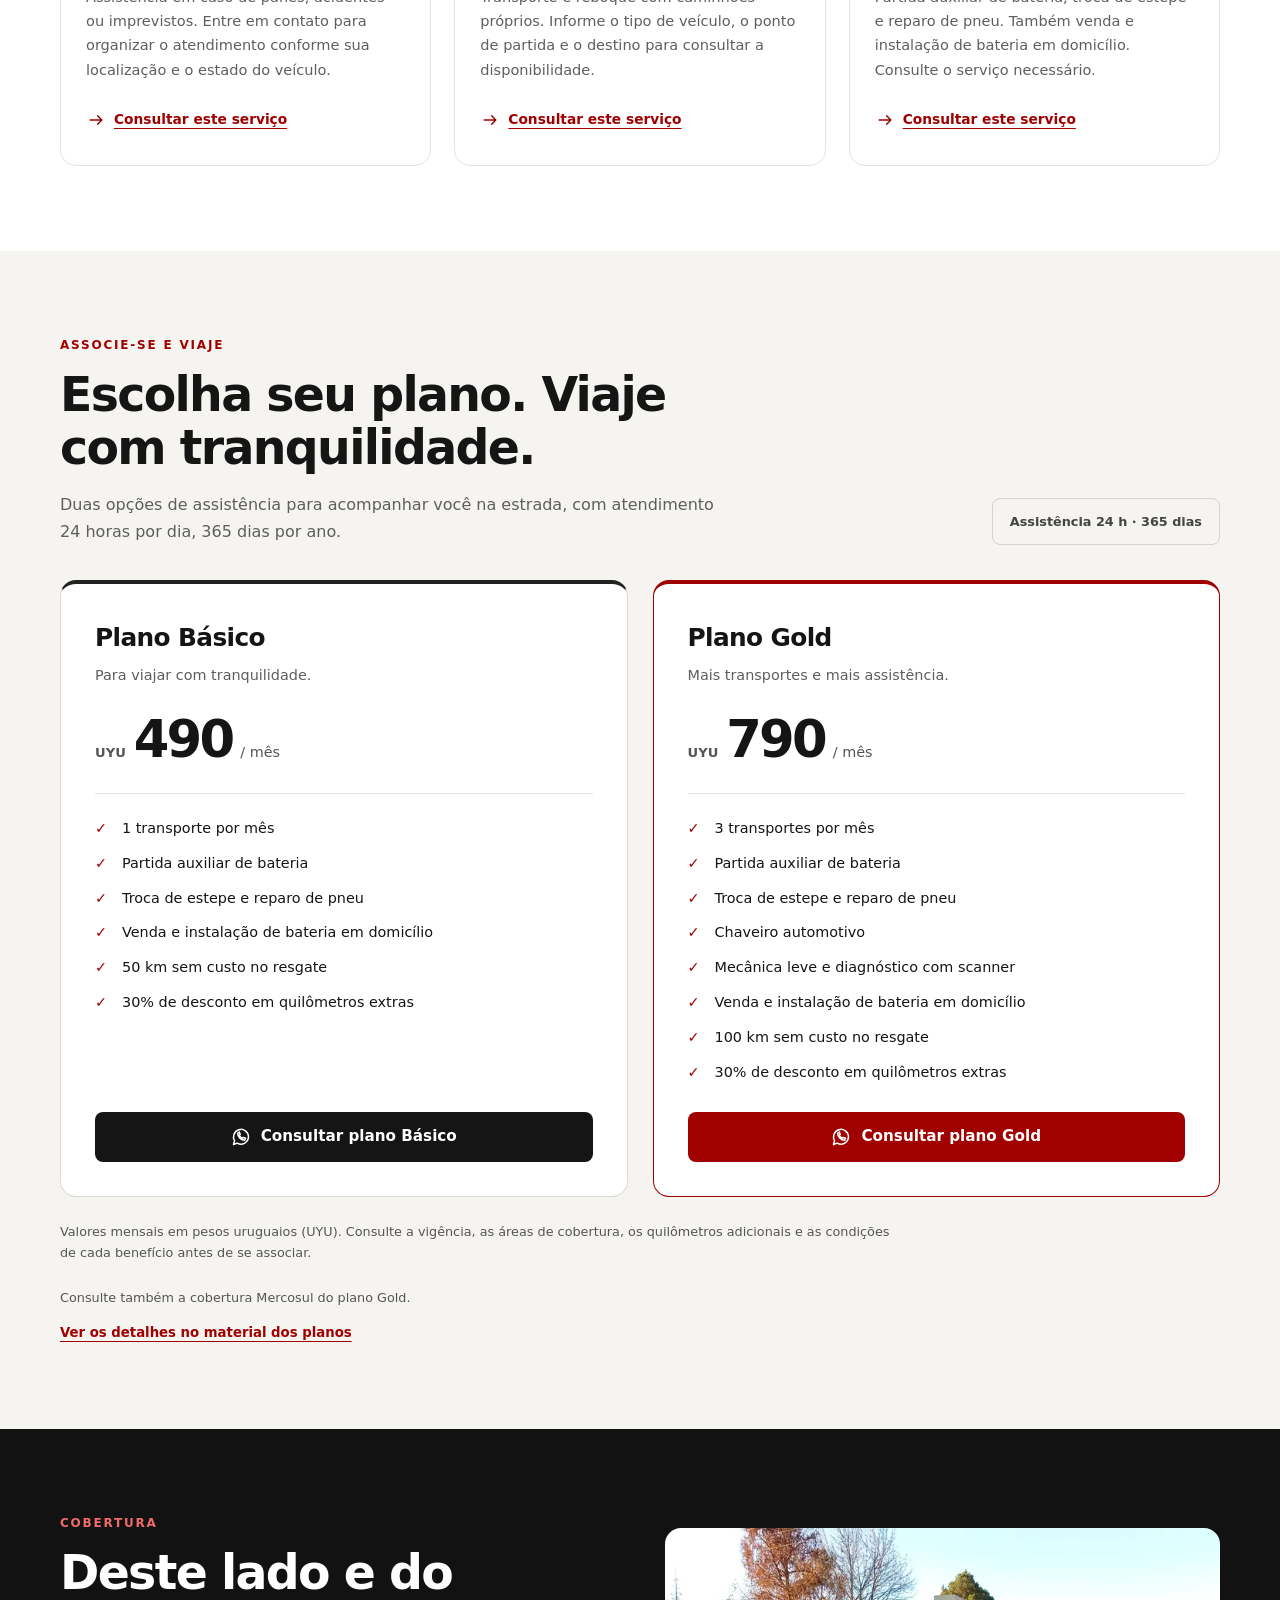
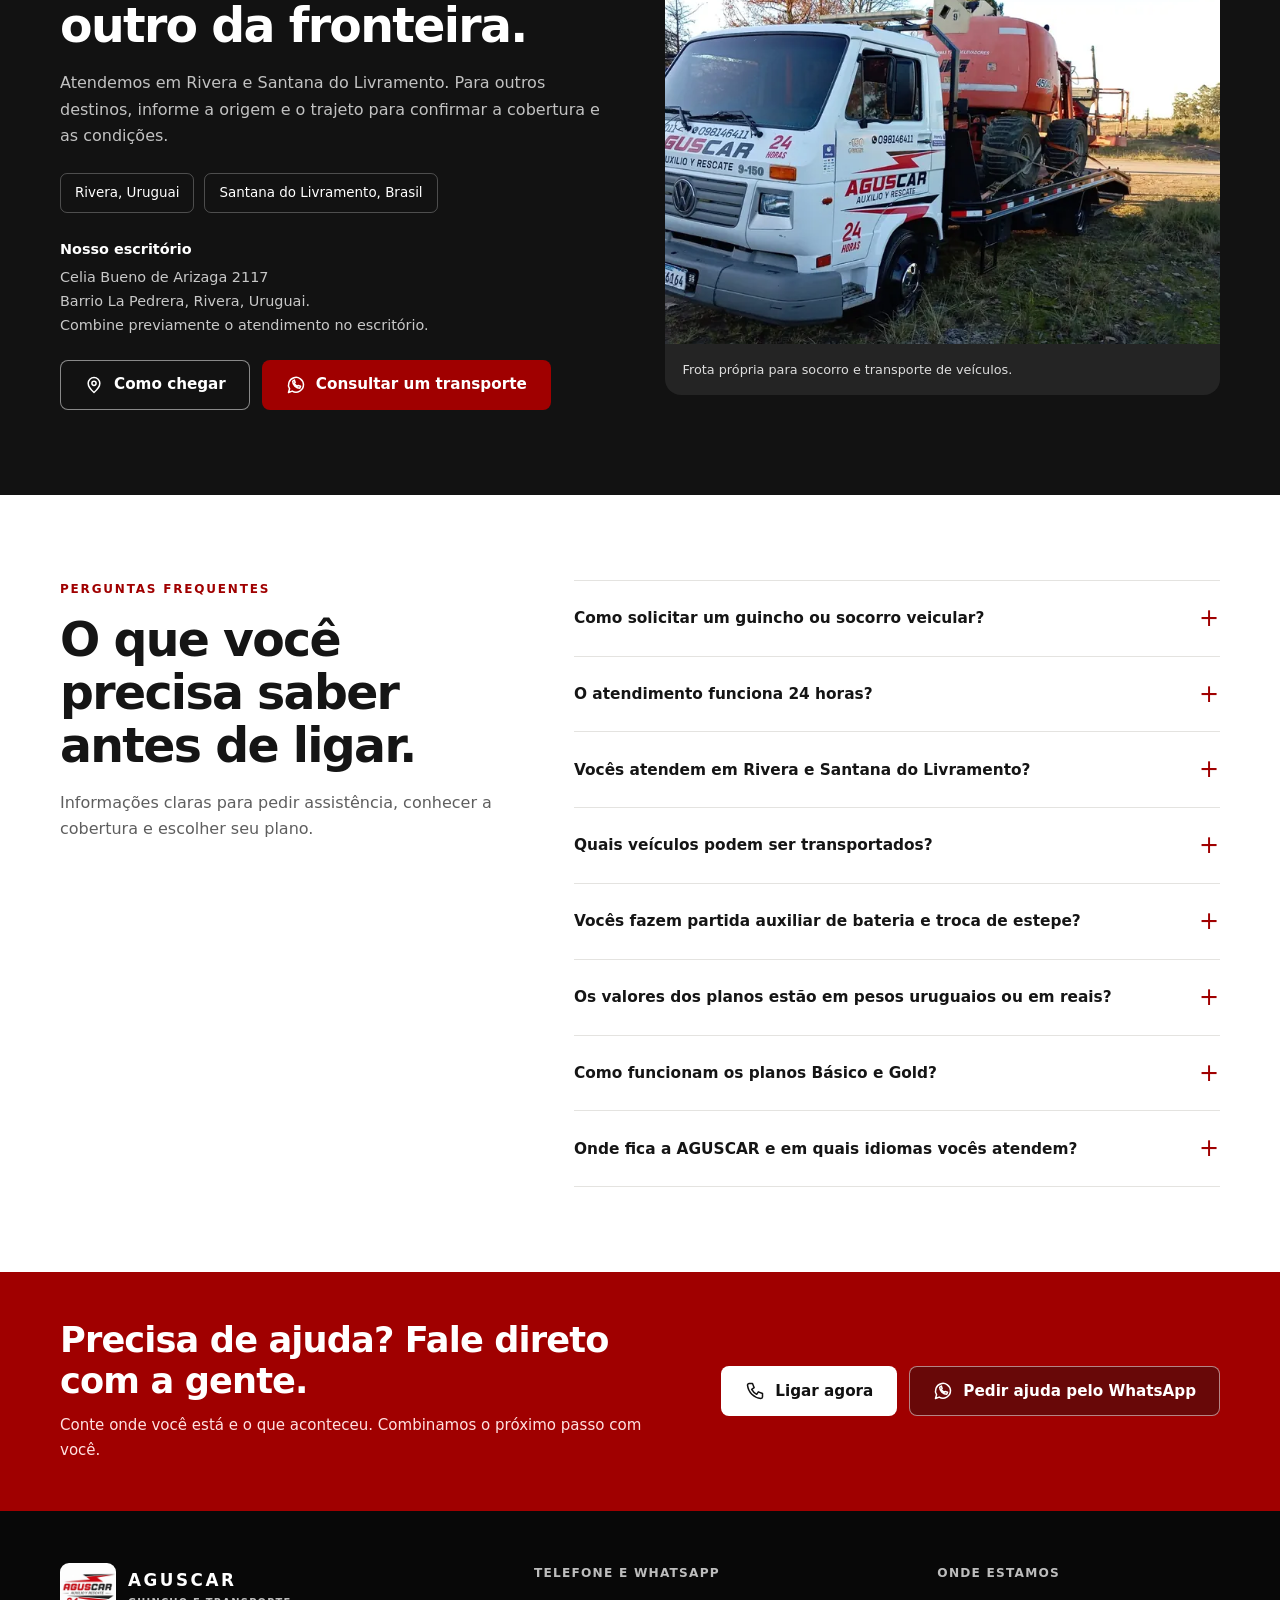
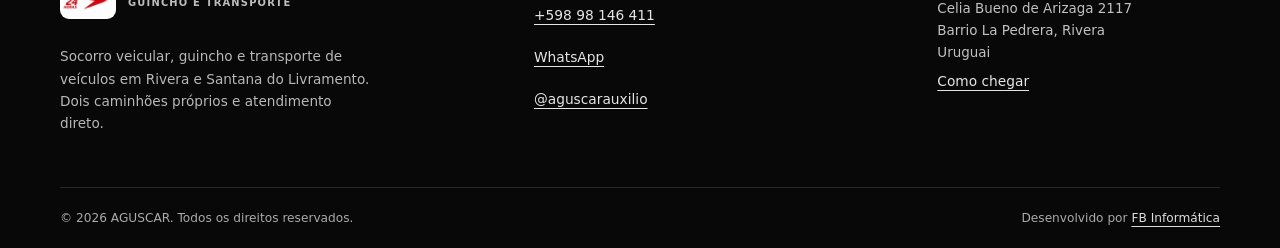
==== commit c41ce870: "Refuerza SEO y entidades bilingües de AGUSCAR" ====
--- a/pt/index.html
+++ b/pt/index.html
@@ -5,7 +5,7 @@
   <meta name="viewport" content="width=device-width, initial-scale=1, viewport-fit=cover">
   <title>AGUSCAR | Guincho e socorro 24 horas em Rivera e Livramento</title>
   <meta name="description" content="Guincho, socorro veicular e transporte de veículos em Rivera e Santana do Livramento. Atendimento 24 horas, dois caminhões próprios e planos a partir de UYU 490 por mês.">
-  <meta name="robots" content="index,follow,max-image-preview:large">
+  <meta name="robots" content="index,follow,max-image-preview:large,max-snippet:-1">
   <meta name="theme-color" content="#a00000">
   <link rel="canonical" href="https://aguscar.com.uy/pt/">
   <link rel="alternate" hreflang="es-UY" href="https://aguscar.com.uy/">
@@ -36,11 +36,19 @@
       "@type": "AutomotiveBusiness",
       "@id": "https://aguscar.com.uy/#business",
       "name": "AGUSCAR",
+      "alternateName": [
+        "AgusCar"
+      ],
       "url": "https://aguscar.com.uy/",
-      "image": "https://aguscar.com.uy/assets/img/aguscar-camion-rojo1.jpg",
-      "logo": "https://aguscar.com.uy/assets/img/logo-aguscar.png",
       "description": "Socorro veicular, guincho e transporte de veículos em Rivera e Santana do Livramento. Dois caminhões próprios e atendimento direto.",
       "telephone": "+59898146411",
+      "image": {
+        "@id": "https://aguscar.com.uy/#imagen-principal"
+      },
+      "logo": {
+        "@id": "https://aguscar.com.uy/#logo"
+      },
+      "hasMap": "https://www.google.com/maps/search/?api=1&query=Celia%20Bueno%20de%20Arizaga%202117%2C%20Barrio%20La%20Pedrera%2C%20Rivera%2C%20Uruguay",
       "address": {
         "@type": "PostalAddress",
         "streetAddress": "Celia Bueno de Arizaga 2117, Barrio La Pedrera",
@@ -51,122 +59,32 @@
       },
       "areaServed": [
         {
-          "@type": "City",
-          "name": "Rivera"
-        },
-        {
-          "@type": "City",
-          "name": "Santana do Livramento"
+          "@id": "https://aguscar.com.uy/#rivera"
+        },
+        {
+          "@id": "https://aguscar.com.uy/#livramento"
         }
       ],
       "contactPoint": {
-        "@type": "ContactPoint",
-        "telephone": "+59898146411",
-        "contactType": "roadside assistance",
-        "availableLanguage": [
-          "es",
-          "pt-BR"
-        ],
-        "hoursAvailable": {
-          "@type": "OpeningHoursSpecification",
-          "dayOfWeek": [
-            "https://schema.org/Monday",
-            "https://schema.org/Tuesday",
-            "https://schema.org/Wednesday",
-            "https://schema.org/Thursday",
-            "https://schema.org/Friday",
-            "https://schema.org/Saturday",
-            "https://schema.org/Sunday"
-          ],
-          "opens": "00:00",
-          "closes": "23:59"
-        }
+        "@id": "https://aguscar.com.uy/#contacto"
       },
       "sameAs": [
         "https://www.instagram.com/aguscarauxilio"
       ],
       "hasOfferCatalog": {
-        "@type": "OfferCatalog",
-        "name": "Serviços",
-        "itemListElement": [
-          {
-            "@type": "Offer",
-            "itemOffered": {
-              "@type": "Service",
-              "name": "Socorro e resgate",
-              "description": "Assistência em caso de panes, acidentes ou imprevistos. Entre em contato para organizar o atendimento conforme sua localização e o estado do veículo.",
-              "provider": {
-                "@id": "https://aguscar.com.uy/#business"
-              }
-            }
-          },
-          {
-            "@type": "Offer",
-            "itemOffered": {
-              "@type": "Service",
-              "name": "Transporte de veículos",
-              "description": "Transporte e reboque com caminhões próprios. Informe o tipo de veículo, o ponto de partida e o destino para consultar a disponibilidade.",
-              "provider": {
-                "@id": "https://aguscar.com.uy/#business"
-              }
-            }
-          },
-          {
-            "@type": "Offer",
-            "itemOffered": {
-              "@type": "Service",
-              "name": "Bateria e pneus",
-              "description": "Partida auxiliar de bateria, troca de estepe e reparo de pneu. Também venda e instalação de bateria em domicílio. Consulte o serviço necessário.",
-              "provider": {
-                "@id": "https://aguscar.com.uy/#business"
-              }
-            }
-          },
-          {
-            "@type": "Offer",
-            "price": "490",
-            "priceCurrency": "UYU",
-            "priceSpecification": {
-              "@type": "UnitPriceSpecification",
-              "price": "490",
-              "priceCurrency": "UYU",
-              "unitText": "mês"
-            },
-            "itemOffered": {
-              "@type": "Service",
-              "name": "Plano Básico",
-              "description": "1 transporte por mês; Partida auxiliar de bateria; Troca de estepe e reparo de pneu; Venda e instalação de bateria em domicílio; 50 km sem custo no resgate; 30% de desconto em quilômetros extras",
-              "provider": {
-                "@id": "https://aguscar.com.uy/#business"
-              }
-            }
-          },
-          {
-            "@type": "Offer",
-            "price": "790",
-            "priceCurrency": "UYU",
-            "priceSpecification": {
-              "@type": "UnitPriceSpecification",
-              "price": "790",
-              "priceCurrency": "UYU",
-              "unitText": "mês"
-            },
-            "itemOffered": {
-              "@type": "Service",
-              "name": "Plano Gold",
-              "description": "3 transportes por mês; Partida auxiliar de bateria; Troca de estepe e reparo de pneu; Chaveiro automotivo; Mecânica leve e diagnóstico com scanner; Venda e instalação de bateria em domicílio; 100 km sem custo no resgate; 30% de desconto em quilômetros extras",
-              "provider": {
-                "@id": "https://aguscar.com.uy/#business"
-              }
-            }
-          }
-        ]
+        "@id": "https://aguscar.com.uy/#catalogo"
+      },
+      "mainEntityOfPage": {
+        "@id": "https://aguscar.com.uy/pt/#webpage"
       }
     },
     {
       "@type": "WebSite",
       "@id": "https://aguscar.com.uy/#website",
       "name": "AGUSCAR",
+      "alternateName": [
+        "AgusCar"
+      ],
       "url": "https://aguscar.com.uy/",
       "inLanguage": [
         "es-UY",
@@ -177,13 +95,51 @@
       }
     },
     {
-      "@type": "FAQPage",
+      "@type": "WebPage",
       "@id": "https://aguscar.com.uy/pt/#webpage",
       "url": "https://aguscar.com.uy/pt/",
       "name": "AGUSCAR | Guincho e socorro 24 horas em Rivera e Livramento",
+      "description": "Guincho, socorro veicular e transporte de veículos em Rivera e Santana do Livramento. Atendimento 24 horas, dois caminhões próprios e planos a partir de UYU 490 por mês.",
+      "inLanguage": "pt-BR",
+      "dateModified": "2026-10-22",
+      "isPartOf": {
+        "@id": "https://aguscar.com.uy/#website"
+      },
+      "mainEntity": {
+        "@id": "https://aguscar.com.uy/#business"
+      },
+      "about": [
+        {
+          "@id": "https://aguscar.com.uy/#auxilio-vial"
+        },
+        {
+          "@id": "https://aguscar.com.uy/#traslado-vehiculos"
+        },
+        {
+          "@id": "https://aguscar.com.uy/#bateria-neumaticos"
+        },
+        {
+          "@id": "https://aguscar.com.uy/#plan-basico"
+        },
+        {
+          "@id": "https://aguscar.com.uy/#plan-gold"
+        }
+      ],
+      "hasPart": {
+        "@id": "https://aguscar.com.uy/pt/#preguntas-frecuentes"
+      },
+      "primaryImageOfPage": {
+        "@id": "https://aguscar.com.uy/#imagen-principal"
+      }
+    },
+    {
+      "@type": "FAQPage",
+      "@id": "https://aguscar.com.uy/pt/#preguntas-frecuentes",
+      "url": "https://aguscar.com.uy/pt/#preguntas-frecuentes",
+      "name": "Perguntas frequentes",
       "inLanguage": "pt-BR",
       "isPartOf": {
-        "@id": "https://aguscar.com.uy/#website"
+        "@id": "https://aguscar.com.uy/pt/#webpage"
       },
       "about": {
         "@id": "https://aguscar.com.uy/#business"
@@ -191,6 +147,7 @@
       "mainEntity": [
         {
           "@type": "Question",
+          "@id": "https://aguscar.com.uy/pt/#faq-solicitar",
           "name": "Como solicitar um guincho ou socorro veicular?",
           "acceptedAnswer": {
             "@type": "Answer",
@@ -199,6 +156,7 @@
         },
         {
           "@type": "Question",
+          "@id": "https://aguscar.com.uy/pt/#faq-horario",
           "name": "O atendimento funciona 24 horas?",
           "acceptedAnswer": {
             "@type": "Answer",
@@ -207,6 +165,7 @@
         },
         {
           "@type": "Question",
+          "@id": "https://aguscar.com.uy/pt/#faq-cobertura",
           "name": "Vocês atendem em Rivera e Santana do Livramento?",
           "acceptedAnswer": {
             "@type": "Answer",
@@ -215,6 +174,7 @@
         },
         {
           "@type": "Question",
+          "@id": "https://aguscar.com.uy/pt/#faq-vehiculos",
           "name": "Quais veículos podem ser transportados?",
           "acceptedAnswer": {
             "@type": "Answer",
@@ -223,6 +183,25 @@
         },
         {
           "@type": "Question",
+          "@id": "https://aguscar.com.uy/pt/#faq-bateria-neumaticos",
+          "name": "Vocês fazem partida auxiliar de bateria e troca de estepe?",
+          "acceptedAnswer": {
+            "@type": "Answer",
+            "text": "Sim. A AGUSCAR oferece partida auxiliar de bateria, troca de estepe e reparo de pneu, além de venda e instalação de bateria em domicílio. Informe sua localização em Rivera ou Santana do Livramento e a assistência necessária para confirmar a disponibilidade e as condições."
+          }
+        },
+        {
+          "@type": "Question",
+          "@id": "https://aguscar.com.uy/pt/#faq-moneda",
+          "name": "Os valores dos planos estão em pesos uruguaios ou em reais?",
+          "acceptedAnswer": {
+            "@type": "Answer",
+            "text": "Os valores publicados estão em pesos uruguaios (UYU): Básico, UYU 490 por mês; Gold, UYU 790 por mês. Consulte as condições e a vigência do plano antes de se associar."
+          }
+        },
+        {
+          "@type": "Question",
+          "@id": "https://aguscar.com.uy/pt/#faq-planes",
           "name": "Como funcionam os planos Básico e Gold?",
           "acceptedAnswer": {
             "@type": "Answer",
@@ -231,6 +210,7 @@
         },
         {
           "@type": "Question",
+          "@id": "https://aguscar.com.uy/pt/#faq-direccion",
           "name": "Onde fica a AGUSCAR e em quais idiomas vocês atendem?",
           "acceptedAnswer": {
             "@type": "Answer",
@@ -238,6 +218,336 @@
           }
         }
       ]
+    },
+    {
+      "@type": "ContactPoint",
+      "@id": "https://aguscar.com.uy/#contacto",
+      "telephone": "+59898146411",
+      "contactType": "roadside assistance",
+      "url": "https://aguscar.com.uy/pt/#contacto",
+      "availableLanguage": [
+        "es",
+        "pt-BR"
+      ],
+      "hoursAvailable": {
+        "@type": "OpeningHoursSpecification",
+        "dayOfWeek": [
+          "https://schema.org/Monday",
+          "https://schema.org/Tuesday",
+          "https://schema.org/Wednesday",
+          "https://schema.org/Thursday",
+          "https://schema.org/Friday",
+          "https://schema.org/Saturday",
+          "https://schema.org/Sunday"
+        ],
+        "opens": "00:00",
+        "closes": "23:59"
+      }
+    },
+    {
+      "@type": "Country",
+      "@id": "https://aguscar.com.uy/#uruguay",
+      "name": "Uruguai"
+    },
+    {
+      "@type": "Country",
+      "@id": "https://aguscar.com.uy/#brasil",
+      "name": "Brasil"
+    },
+    {
+      "@type": "City",
+      "@id": "https://aguscar.com.uy/#rivera",
+      "name": "Rivera",
+      "containedInPlace": {
+        "@id": "https://aguscar.com.uy/#uruguay"
+      }
+    },
+    {
+      "@type": "City",
+      "@id": "https://aguscar.com.uy/#livramento",
+      "name": "Santana do Livramento",
+      "containedInPlace": {
+        "@id": "https://aguscar.com.uy/#brasil"
+      }
+    },
+    {
+      "@type": "ImageObject",
+      "@id": "https://aguscar.com.uy/#imagen-principal",
+      "contentUrl": "https://aguscar.com.uy/assets/img/aguscar-camion-rojo1.jpg",
+      "url": "https://aguscar.com.uy/assets/img/aguscar-camion-rojo1.jpg",
+      "width": 2040,
+      "height": 1528,
+      "caption": "Caminhão da AGUSCAR transportando uma caminhonete em um atendimento noturno"
+    },
+    {
+      "@type": "ImageObject",
+      "@id": "https://aguscar.com.uy/#logo",
+      "contentUrl": "https://aguscar.com.uy/assets/img/logo-aguscar.png",
+      "url": "https://aguscar.com.uy/assets/img/logo-aguscar.png",
+      "width": 256,
+      "height": 256
+    },
+    {
+      "@type": "OfferCatalog",
+      "@id": "https://aguscar.com.uy/#catalogo",
+      "name": "Serviços",
+      "itemListElement": [
+        {
+          "@id": "https://aguscar.com.uy/#oferta-auxilio-vial"
+        },
+        {
+          "@id": "https://aguscar.com.uy/#oferta-traslado-vehiculos"
+        },
+        {
+          "@id": "https://aguscar.com.uy/#oferta-bateria-neumaticos"
+        },
+        {
+          "@id": "https://aguscar.com.uy/#oferta-plan-basico"
+        },
+        {
+          "@id": "https://aguscar.com.uy/#oferta-plan-gold"
+        }
+      ]
+    },
+    {
+      "@type": "Service",
+      "@id": "https://aguscar.com.uy/#auxilio-vial",
+      "name": "Socorro e resgate",
+      "serviceType": "Socorro e resgate",
+      "description": "Assistência em caso de panes, acidentes ou imprevistos. Entre em contato para organizar o atendimento conforme sua localização e o estado do veículo.",
+      "url": "https://aguscar.com.uy/pt/#auxilio-vial",
+      "provider": {
+        "@id": "https://aguscar.com.uy/#business"
+      },
+      "areaServed": [
+        {
+          "@id": "https://aguscar.com.uy/#rivera"
+        },
+        {
+          "@id": "https://aguscar.com.uy/#livramento"
+        }
+      ],
+      "availableChannel": {
+        "@type": "ServiceChannel",
+        "serviceUrl": "https://aguscar.com.uy/pt/#contacto",
+        "servicePhone": {
+          "@id": "https://aguscar.com.uy/#contacto"
+        },
+        "availableLanguage": [
+          "es",
+          "pt-BR"
+        ]
+      },
+      "hoursAvailable": {
+        "@type": "OpeningHoursSpecification",
+        "dayOfWeek": [
+          "https://schema.org/Monday",
+          "https://schema.org/Tuesday",
+          "https://schema.org/Wednesday",
+          "https://schema.org/Thursday",
+          "https://schema.org/Friday",
+          "https://schema.org/Saturday",
+          "https://schema.org/Sunday"
+        ],
+        "opens": "00:00",
+        "closes": "23:59"
+      },
+      "offers": {
+        "@id": "https://aguscar.com.uy/#oferta-auxilio-vial"
+      }
+    },
+    {
+      "@type": "Service",
+      "@id": "https://aguscar.com.uy/#traslado-vehiculos",
+      "name": "Transporte de veículos",
+      "serviceType": "Transporte de veículos",
+      "description": "Transporte e reboque com caminhões próprios. Informe o tipo de veículo, o ponto de partida e o destino para consultar a disponibilidade.",
+      "url": "https://aguscar.com.uy/pt/#traslado-vehiculos",
+      "provider": {
+        "@id": "https://aguscar.com.uy/#business"
+      },
+      "areaServed": [
+        {
+          "@id": "https://aguscar.com.uy/#rivera"
+        },
+        {
+          "@id": "https://aguscar.com.uy/#livramento"
+        }
+      ],
+      "availableChannel": {
+        "@type": "ServiceChannel",
+        "serviceUrl": "https://aguscar.com.uy/pt/#contacto",
+        "servicePhone": {
+          "@id": "https://aguscar.com.uy/#contacto"
+        },
+        "availableLanguage": [
+          "es",
+          "pt-BR"
+        ]
+      },
+      "hoursAvailable": {
+        "@type": "OpeningHoursSpecification",
+        "dayOfWeek": [
+          "https://schema.org/Monday",
+          "https://schema.org/Tuesday",
+          "https://schema.org/Wednesday",
+          "https://schema.org/Thursday",
+          "https://schema.org/Friday",
+          "https://schema.org/Saturday",
+          "https://schema.org/Sunday"
+        ],
+        "opens": "00:00",
+        "closes": "23:59"
+      },
+      "offers": {
+        "@id": "https://aguscar.com.uy/#oferta-traslado-vehiculos"
+      }
+    },
+    {
+      "@type": "Service",
+      "@id": "https://aguscar.com.uy/#bateria-neumaticos",
+      "name": "Bateria e pneus",
+      "serviceType": "Bateria e pneus",
+      "description": "Partida auxiliar de bateria, troca de estepe e reparo de pneu. Também venda e instalação de bateria em domicílio. Consulte o serviço necessário.",
+      "url": "https://aguscar.com.uy/pt/#bateria-neumaticos",
+      "provider": {
+        "@id": "https://aguscar.com.uy/#business"
+      },
+      "areaServed": [
+        {
+          "@id": "https://aguscar.com.uy/#rivera"
+        },
+        {
+          "@id": "https://aguscar.com.uy/#livramento"
+        }
+      ],
+      "availableChannel": {
+        "@type": "ServiceChannel",
+        "serviceUrl": "https://aguscar.com.uy/pt/#contacto",
+        "servicePhone": {
+          "@id": "https://aguscar.com.uy/#contacto"
+        },
+        "availableLanguage": [
+          "es",
+          "pt-BR"
+        ]
+      },
+      "hoursAvailable": {
+        "@type": "OpeningHoursSpecification",
+        "dayOfWeek": [
+          "https://schema.org/Monday",
+          "https://schema.org/Tuesday",
+          "https://schema.org/Wednesday",
+          "https://schema.org/Thursday",
+          "https://schema.org/Friday",
+          "https://schema.org/Saturday",
+          "https://schema.org/Sunday"
+        ],
+        "opens": "00:00",
+        "closes": "23:59"
+      },
+      "offers": {
+        "@id": "https://aguscar.com.uy/#oferta-bateria-neumaticos"
+      }
+    },
+    {
+      "@type": "Service",
+      "@id": "https://aguscar.com.uy/#plan-basico",
+      "name": "Plano Básico",
+      "description": "1 transporte por mês; Partida auxiliar de bateria; Troca de estepe e reparo de pneu; Venda e instalação de bateria em domicílio; 50 km sem custo no resgate; 30% de desconto em quilômetros extras",
+      "url": "https://aguscar.com.uy/pt/#plan-basico",
+      "provider": {
+        "@id": "https://aguscar.com.uy/#business"
+      },
+      "offers": {
+        "@id": "https://aguscar.com.uy/#oferta-plan-basico"
+      }
+    },
+    {
+      "@type": "Service",
+      "@id": "https://aguscar.com.uy/#plan-gold",
+      "name": "Plano Gold",
+      "description": "3 transportes por mês; Partida auxiliar de bateria; Troca de estepe e reparo de pneu; Chaveiro automotivo; Mecânica leve e diagnóstico com scanner; Venda e instalação de bateria em domicílio; 100 km sem custo no resgate; 30% de desconto em quilômetros extras",
+      "url": "https://aguscar.com.uy/pt/#plan-gold",
+      "provider": {
+        "@id": "https://aguscar.com.uy/#business"
+      },
+      "offers": {
+        "@id": "https://aguscar.com.uy/#oferta-plan-gold"
+      }
+    },
+    {
+      "@type": "Offer",
+      "@id": "https://aguscar.com.uy/#oferta-auxilio-vial",
+      "itemOffered": {
+        "@id": "https://aguscar.com.uy/#auxilio-vial"
+      },
+      "seller": {
+        "@id": "https://aguscar.com.uy/#business"
+      },
+      "url": "https://aguscar.com.uy/pt/#auxilio-vial"
+    },
+    {
+      "@type": "Offer",
+      "@id": "https://aguscar.com.uy/#oferta-traslado-vehiculos",
+      "itemOffered": {
+        "@id": "https://aguscar.com.uy/#traslado-vehiculos"
+      },
+      "seller": {
+        "@id": "https://aguscar.com.uy/#business"
+      },
+      "url": "https://aguscar.com.uy/pt/#traslado-vehiculos"
+    },
+    {
+      "@type": "Offer",
+      "@id": "https://aguscar.com.uy/#oferta-bateria-neumaticos",
+      "itemOffered": {
+        "@id": "https://aguscar.com.uy/#bateria-neumaticos"
+      },
+      "seller": {
+        "@id": "https://aguscar.com.uy/#business"
+      },
+      "url": "https://aguscar.com.uy/pt/#bateria-neumaticos"
+    },
+    {
+      "@type": "Offer",
+      "@id": "https://aguscar.com.uy/#oferta-plan-basico",
+      "itemOffered": {
+        "@id": "https://aguscar.com.uy/#plan-basico"
+      },
+      "seller": {
+        "@id": "https://aguscar.com.uy/#business"
+      },
+      "url": "https://aguscar.com.uy/pt/#plan-basico",
+      "price": "490",
+      "priceCurrency": "UYU",
+      "description": "Valores mensais em pesos uruguaios (UYU). Consulte a vigência, as áreas de cobertura, os quilômetros adicionais e as condições de cada benefício antes de se associar.",
+      "priceSpecification": {
+        "@type": "UnitPriceSpecification",
+        "price": "490",
+        "priceCurrency": "UYU",
+        "unitText": "mês"
+      }
+    },
+    {
+      "@type": "Offer",
+      "@id": "https://aguscar.com.uy/#oferta-plan-gold",
+      "itemOffered": {
+        "@id": "https://aguscar.com.uy/#plan-gold"
+      },
+      "seller": {
+        "@id": "https://aguscar.com.uy/#business"
+      },
+      "url": "https://aguscar.com.uy/pt/#plan-gold",
+      "price": "790",
+      "priceCurrency": "UYU",
+      "description": "Valores mensais em pesos uruguaios (UYU). Consulte a vigência, as áreas de cobertura, os quilômetros adicionais e as condições de cada benefício antes de se associar.",
+      "priceSpecification": {
+        "@type": "UnitPriceSpecification",
+        "price": "790",
+        "priceCurrency": "UYU",
+        "unitText": "mês"
+      }
     }
   ]
 }
@@ -261,13 +571,13 @@
       <div class="container hero-content"><div class="hero-text"><p class="eyebrow">Assistência na estrada · 24 horas</p><h1 id="inicio-titulo">Guincho e socorro veicular <span>em Rivera e Santana do Livramento.</span></h1><p class="hero-lead">Quando seu veículo para, estamos aqui para ajudar. Dois caminhões próprios e atendimento direto para organizar o socorro ou transporte.</p><div class="hero-actions"><a class="btn btn-primary" href="tel:+59898146411"><svg class="icon" viewBox="0 0 24 24" fill="none" stroke="currentColor" stroke-width="1.8" stroke-linecap="round" stroke-linejoin="round" aria-hidden="true"><path d="M5 3h4l2 5-3 2a16 16 0 0 0 6 6l2-3 5 2v4a2 2 0 0 1-2 2A18 18 0 0 1 3 5a2 2 0 0 1 2-2Z"/></svg>Ligar agora</a><a class="btn btn-outline" href="https://wa.me/59898146411?text=Ol%C3%A1%20AGUSCAR%2C%20preciso%20de%20socorro%20ou%20transporte%20de%20ve%C3%ADculo.%20Minha%20localiza%C3%A7%C3%A3o%20%C3%A9%3A%20" target="_blank" rel="noopener noreferrer"><svg class="icon" viewBox="0 0 24 24" fill="none" stroke="currentColor" stroke-width="1.8" stroke-linecap="round" stroke-linejoin="round" aria-hidden="true"><path d="M21 11.5a9 9 0 0 1-13.5 7.8L3 21l1.3-4.5A9 9 0 1 1 21 11.5Z"/><path d="M8 7.5c0 4.2 4.3 8.5 8.5 8.5l1-2.5-3-1-1 1a8 8 0 0 1-3.5-3.5l1-1-1-3Z"/></svg>Pedir ajuda pelo WhatsApp</a></div><p class="hero-note">Ligue ou envie sua localização pelo WhatsApp para combinar o atendimento.</p></div></div>
     </section>
     <div class="trust-strip"><div class="container trust-grid"><div class="trust-item"><span class="trust-number">24 h</span><div><strong>365 dias por ano</strong><p>Assistência na estrada</p></div></div><div class="trust-item"><span class="trust-number">02</span><div><strong>Caminhões próprios</strong><p>Socorro e transporte de veículos</p></div></div><div class="trust-item"><span class="trust-number">ES / PT</span><div><strong>Atendimento direto</strong><p>Falamos espanhol e português</p></div></div></div></div>
-    <section id="servicios" class="section" aria-labelledby="servicios-titulo"><div class="container"><div class="section-heading"><span class="section-kicker">Serviços</span><h2 class="section-title" id="servicios-titulo">Uma solução para seguir seu caminho.</h2><p class="section-lead">Conte o que aconteceu e onde você está. Organizamos a assistência e o equipamento adequado para o seu veículo.</p></div><div class="services-grid"><article class="service-card"><div class="service-media"><picture><source type="image/webp" srcset="../assets/img/aguscar-camion-rojo1-480.webp 480w, ../assets/img/aguscar-camion-rojo1-960.webp 960w, ../assets/img/aguscar-camion-rojo1-1600.webp 1600w" sizes="(max-width: 720px) calc(100vw - 36px), (max-width: 1208px) 31vw, 370px"><img src="../assets/img/aguscar-camion-rojo1.jpg" alt="Caminhão da AGUSCAR transportando uma caminhonete em um atendimento noturno" width="2040" height="1528" loading="lazy" decoding="async"></picture></div><div class="service-content"><span class="service-number">01</span><h3>Socorro e resgate</h3><p>Assistência em caso de panes, acidentes ou imprevistos. Entre em contato para organizar o atendimento conforme sua localização e o estado do veículo.</p><a class="text-link" href="https://wa.me/59898146411?text=Ol%C3%A1%20AGUSCAR%2C%20quero%20consultar%20sobre%20Socorro%20e%20resgate.%20Minha%20localiza%C3%A7%C3%A3o%20%C3%A9%3A%20" target="_blank" rel="noopener noreferrer"><svg class="icon" viewBox="0 0 24 24" fill="none" stroke="currentColor" stroke-width="1.8" stroke-linecap="round" stroke-linejoin="round" aria-hidden="true"><path d="M5 12h14m-5-5 5 5-5 5"/></svg>Consultar este serviço</a></div></article><article class="service-card"><div class="service-media"><picture><source type="image/webp" srcset="../assets/img/aguscar-camion-1-480.webp 480w, ../assets/img/aguscar-camion-1-960.webp 960w, ../assets/img/aguscar-camion-1-1600.webp 1600w" sizes="(max-width: 720px) calc(100vw - 36px), (max-width: 1208px) 31vw, 370px"><img src="../assets/img/aguscar-camion-1.jpg" alt="Caminhão da AGUSCAR realizando um transporte de equipamento" width="2048" height="1152" loading="lazy" decoding="async"></picture></div><div class="service-content"><span class="service-number">02</span><h3>Transporte de veículos</h3><p>Transporte e reboque com caminhões próprios. Informe o tipo de veículo, o ponto de partida e o destino para consultar a disponibilidade.</p><a class="text-link" href="https://wa.me/59898146411?text=Ol%C3%A1%20AGUSCAR%2C%20quero%20consultar%20sobre%20Transporte%20de%20ve%C3%ADculos.%20Minha%20localiza%C3%A7%C3%A3o%20%C3%A9%3A%20" target="_blank" rel="noopener noreferrer"><svg class="icon" viewBox="0 0 24 24" fill="none" stroke="currentColor" stroke-width="1.8" stroke-linecap="round" stroke-linejoin="round" aria-hidden="true"><path d="M5 12h14m-5-5 5 5-5 5"/></svg>Consultar este serviço</a></div></article><article class="service-card"><div class="service-media"><picture><source type="image/webp" srcset="../assets/img/aguscar-camion-2-480.webp 480w, ../assets/img/aguscar-camion-2-960.webp 960w, ../assets/img/aguscar-camion-2-1600.webp 1600w" sizes="(max-width: 720px) calc(100vw - 36px), (max-width: 1208px) 31vw, 370px"><img src="../assets/img/aguscar-camion-2.jpg" alt="Caminhão da AGUSCAR prestando assistência e transportando um automóvel" width="2040" height="1528" loading="lazy" decoding="async"></picture></div><div class="service-content"><span class="service-number">03</span><h3>Bateria e pneus</h3><p>Partida auxiliar de bateria, troca de estepe e reparo de pneu. Também venda e instalação de bateria em domicílio. Consulte o serviço necessário.</p><a class="text-link" href="https://wa.me/59898146411?text=Ol%C3%A1%20AGUSCAR%2C%20quero%20consultar%20sobre%20Bateria%20e%20pneus.%20Minha%20localiza%C3%A7%C3%A3o%20%C3%A9%3A%20" target="_blank" rel="noopener noreferrer"><svg class="icon" viewBox="0 0 24 24" fill="none" stroke="currentColor" stroke-width="1.8" stroke-linecap="round" stroke-linejoin="round" aria-hidden="true"><path d="M5 12h14m-5-5 5 5-5 5"/></svg>Consultar este serviço</a></div></article></div></div></section>
+    <section id="servicios" class="section" aria-labelledby="servicios-titulo"><div class="container"><div class="section-heading"><span class="section-kicker">Serviços</span><h2 class="section-title" id="servicios-titulo">Uma solução para seguir seu caminho.</h2><p class="section-lead">Conte o que aconteceu e onde você está. Organizamos a assistência e o equipamento adequado para o seu veículo.</p></div><div class="services-grid"><article class="service-card" id="auxilio-vial"><div class="service-media"><picture><source type="image/webp" srcset="../assets/img/aguscar-camion-rojo1-480.webp 480w, ../assets/img/aguscar-camion-rojo1-960.webp 960w, ../assets/img/aguscar-camion-rojo1-1600.webp 1600w" sizes="(max-width: 720px) calc(100vw - 36px), (max-width: 1208px) 31vw, 370px"><img src="../assets/img/aguscar-camion-rojo1.jpg" alt="Caminhão da AGUSCAR transportando uma caminhonete em um atendimento noturno" width="2040" height="1528" loading="lazy" decoding="async"></picture></div><div class="service-content"><span class="service-number">01</span><h3>Socorro e resgate</h3><p>Assistência em caso de panes, acidentes ou imprevistos. Entre em contato para organizar o atendimento conforme sua localização e o estado do veículo.</p><a class="text-link" href="https://wa.me/59898146411?text=Ol%C3%A1%20AGUSCAR%2C%20quero%20consultar%20sobre%20Socorro%20e%20resgate.%20Minha%20localiza%C3%A7%C3%A3o%20%C3%A9%3A%20" target="_blank" rel="noopener noreferrer"><svg class="icon" viewBox="0 0 24 24" fill="none" stroke="currentColor" stroke-width="1.8" stroke-linecap="round" stroke-linejoin="round" aria-hidden="true"><path d="M5 12h14m-5-5 5 5-5 5"/></svg>Consultar este serviço</a></div></article><article class="service-card" id="traslado-vehiculos"><div class="service-media"><picture><source type="image/webp" srcset="../assets/img/aguscar-camion-1-480.webp 480w, ../assets/img/aguscar-camion-1-960.webp 960w, ../assets/img/aguscar-camion-1-1600.webp 1600w" sizes="(max-width: 720px) calc(100vw - 36px), (max-width: 1208px) 31vw, 370px"><img src="../assets/img/aguscar-camion-1.jpg" alt="Caminhão da AGUSCAR realizando um transporte de equipamento" width="2048" height="1152" loading="lazy" decoding="async"></picture></div><div class="service-content"><span class="service-number">02</span><h3>Transporte de veículos</h3><p>Transporte e reboque com caminhões próprios. Informe o tipo de veículo, o ponto de partida e o destino para consultar a disponibilidade.</p><a class="text-link" href="https://wa.me/59898146411?text=Ol%C3%A1%20AGUSCAR%2C%20quero%20consultar%20sobre%20Transporte%20de%20ve%C3%ADculos.%20Minha%20localiza%C3%A7%C3%A3o%20%C3%A9%3A%20" target="_blank" rel="noopener noreferrer"><svg class="icon" viewBox="0 0 24 24" fill="none" stroke="currentColor" stroke-width="1.8" stroke-linecap="round" stroke-linejoin="round" aria-hidden="true"><path d="M5 12h14m-5-5 5 5-5 5"/></svg>Consultar este serviço</a></div></article><article class="service-card" id="bateria-neumaticos"><div class="service-media"><picture><source type="image/webp" srcset="../assets/img/aguscar-camion-2-480.webp 480w, ../assets/img/aguscar-camion-2-960.webp 960w, ../assets/img/aguscar-camion-2-1600.webp 1600w" sizes="(max-width: 720px) calc(100vw - 36px), (max-width: 1208px) 31vw, 370px"><img src="../assets/img/aguscar-camion-2.jpg" alt="Caminhão da AGUSCAR prestando assistência e transportando um automóvel" width="2040" height="1528" loading="lazy" decoding="async"></picture></div><div class="service-content"><span class="service-number">03</span><h3>Bateria e pneus</h3><p>Partida auxiliar de bateria, troca de estepe e reparo de pneu. Também venda e instalação de bateria em domicílio. Consulte o serviço necessário.</p><a class="text-link" href="https://wa.me/59898146411?text=Ol%C3%A1%20AGUSCAR%2C%20quero%20consultar%20sobre%20Bateria%20e%20pneus.%20Minha%20localiza%C3%A7%C3%A3o%20%C3%A9%3A%20" target="_blank" rel="noopener noreferrer"><svg class="icon" viewBox="0 0 24 24" fill="none" stroke="currentColor" stroke-width="1.8" stroke-linecap="round" stroke-linejoin="round" aria-hidden="true"><path d="M5 12h14m-5-5 5 5-5 5"/></svg>Consultar este serviço</a></div></article></div></div></section>
     <section id="planes" class="section plans-section" aria-labelledby="planes-titulo"><div class="container"><div class="plans-intro"><div class="section-heading"><span class="section-kicker">Associe-se e viaje</span><h2 class="section-title" id="planes-titulo">Escolha seu plano. Viaje com tranquilidade.</h2><p class="section-lead">Duas opções de assistência para acompanhar você na estrada, com atendimento 24 horas por dia, 365 dias por ano.</p></div><span class="availability-chip">Assistência 24 h · 365 dias</span></div><div class="plans-grid"><article class="plan" aria-labelledby="plan-basico"><h3 id="plan-basico" class="plan-name">Plano Básico</h3><p class="plan-tagline">Para viajar com tranquilidade.</p><p class="plan-price"><span class="currency">UYU</span><strong>490</strong><span class="period">/ mês</span></p><ul class="plan-benefits"><li>1 transporte por mês</li><li>Partida auxiliar de bateria</li><li>Troca de estepe e reparo de pneu</li><li>Venda e instalação de bateria em domicílio</li><li>50 km sem custo no resgate</li><li>30% de desconto em quilômetros extras</li></ul><a class="btn btn-dark" href="https://wa.me/59898146411?text=Ol%C3%A1%20AGUSCAR%2C%20quero%20consultar%20o%20plano%20B%C3%A1sico%20e%20suas%20condi%C3%A7%C3%B5es." target="_blank" rel="noopener noreferrer"><svg class="icon" viewBox="0 0 24 24" fill="none" stroke="currentColor" stroke-width="1.8" stroke-linecap="round" stroke-linejoin="round" aria-hidden="true"><path d="M21 11.5a9 9 0 0 1-13.5 7.8L3 21l1.3-4.5A9 9 0 1 1 21 11.5Z"/><path d="M8 7.5c0 4.2 4.3 8.5 8.5 8.5l1-2.5-3-1-1 1a8 8 0 0 1-3.5-3.5l1-1-1-3Z"/></svg>Consultar plano Básico</a></article><article class="plan plan-featured" aria-labelledby="plan-gold"><h3 id="plan-gold" class="plan-name">Plano Gold</h3><p class="plan-tagline">Mais transportes e mais assistência.</p><p class="plan-price"><span class="currency">UYU</span><strong>790</strong><span class="period">/ mês</span></p><ul class="plan-benefits"><li>3 transportes por mês</li><li>Partida auxiliar de bateria</li><li>Troca de estepe e reparo de pneu</li><li>Chaveiro automotivo</li><li>Mecânica leve e diagnóstico com scanner</li><li>Venda e instalação de bateria em domicílio</li><li>100 km sem custo no resgate</li><li>30% de desconto em quilômetros extras</li></ul><a class="btn btn-primary" href="https://wa.me/59898146411?text=Ol%C3%A1%20AGUSCAR%2C%20quero%20consultar%20o%20plano%20Gold%20e%20suas%20condi%C3%A7%C3%B5es." target="_blank" rel="noopener noreferrer"><svg class="icon" viewBox="0 0 24 24" fill="none" stroke="currentColor" stroke-width="1.8" stroke-linecap="round" stroke-linejoin="round" aria-hidden="true"><path d="M21 11.5a9 9 0 0 1-13.5 7.8L3 21l1.3-4.5A9 9 0 1 1 21 11.5Z"/><path d="M8 7.5c0 4.2 4.3 8.5 8.5 8.5l1-2.5-3-1-1 1a8 8 0 0 1-3.5-3.5l1-1-1-3Z"/></svg>Consultar plano Gold</a></article></div><p class="plans-terms">Valores mensais em pesos uruguaios (UYU). Consulte a vigência, as áreas de cobertura, os quilômetros adicionais e as condições de cada benefício antes de se associar.</p><p class="plans-terms">Consulte também a cobertura Mercosul do plano Gold.</p><p class="plans-more"><a class="text-link" href="../assets/img/asociate-y-viaja.jpg" target="_blank" rel="noopener noreferrer">Ver os detalhes no material dos planos</a></p></div></section>
-    <section id="cobertura" class="section coverage-section" aria-labelledby="cobertura-titulo"><div class="container coverage-grid"><div><span class="section-kicker">Cobertura</span><h2 class="section-title" id="cobertura-titulo">Deste lado e do outro da fronteira.</h2><p class="section-lead">Atendemos em Rivera e Santana do Livramento. Para outros destinos, informe a origem e o trajeto para confirmar a cobertura e as condições.</p><ul class="coverage-cities"><li>Rivera, Uruguay</li><li>Santana do Livramento, Brasil</li></ul><address class="coverage-address"><strong>Nosso escritório</strong>Celia Bueno de Arizaga 2117<br>Barrio La Pedrera, Rivera, Uruguay.<br>Combine previamente o atendimento no escritório.</address><div class="hero-actions"><a class="btn btn-outline" href="https://www.google.com/maps/search/?api=1&amp;query=Celia%20Bueno%20de%20Arizaga%202117%2C%20Barrio%20La%20Pedrera%2C%20Rivera%2C%20Uruguay" target="_blank" rel="noopener noreferrer"><svg class="icon" viewBox="0 0 24 24" fill="none" stroke="currentColor" stroke-width="1.8" stroke-linecap="round" stroke-linejoin="round" aria-hidden="true"><path d="M19 10c0 5-7 11-7 11S5 15 5 10a7 7 0 1 1 14 0Z"/><circle cx="12" cy="10" r="2.5"/></svg>Como chegar</a><a class="btn btn-primary" href="https://wa.me/59898146411?text=Ol%C3%A1%20AGUSCAR%2C%20preciso%20consultar%20um%20transporte.%20Origem%3A%20.%20Destino%3A%20.%20Ve%C3%ADculo%3A%20." target="_blank" rel="noopener noreferrer"><svg class="icon" viewBox="0 0 24 24" fill="none" stroke="currentColor" stroke-width="1.8" stroke-linecap="round" stroke-linejoin="round" aria-hidden="true"><path d="M21 11.5a9 9 0 0 1-13.5 7.8L3 21l1.3-4.5A9 9 0 1 1 21 11.5Z"/><path d="M8 7.5c0 4.2 4.3 8.5 8.5 8.5l1-2.5-3-1-1 1a8 8 0 0 1-3.5-3.5l1-1-1-3Z"/></svg>Consultar um transporte</a></div></div><figure class="coverage-photo"><picture><source type="image/webp" srcset="../assets/img/aguscar-camion-1-480.webp 480w, ../assets/img/aguscar-camion-1-960.webp 960w, ../assets/img/aguscar-camion-1-1600.webp 1600w" sizes="(max-width: 900px) calc(100vw - 36px), 550px"><img src="../assets/img/aguscar-camion-1.jpg" alt="Caminhão da AGUSCAR realizando um transporte de equipamento" width="2048" height="1152" loading="lazy" decoding="async"></picture><figcaption>Frota própria para socorro e transporte de veículos.</figcaption></figure></div></section>
-    <section class="section" id="preguntas-frecuentes" aria-labelledby="faq-titulo"><div class="container faq-layout"><div class="section-heading"><span class="section-kicker">Perguntas frequentes</span><h2 class="section-title" id="faq-titulo">O que você precisa saber antes de ligar.</h2><p class="section-lead">Informações claras para pedir assistência, conhecer a cobertura e escolher seu plano.</p></div><div class="faq-list" id="faq-list"><details class="faq-item" id="faq-solicitar"><summary>Como solicitar um guincho ou socorro veicular?</summary><div class="faq-answer"><p>Ligue para +598 98 146 411 ou fale conosco pelo WhatsApp. Informe sua localização, a marca e o modelo do veículo, o que aconteceu e o destino do transporte, se necessário. Você combina o atendimento diretamente com a AGUSCAR.</p></div></details><details class="faq-item" id="faq-horario"><summary>O atendimento funciona 24 horas?</summary><div class="faq-answer"><p>Sim, oferecemos assistência na estrada 24 horas por dia, 365 dias por ano. Entre em contato para confirmar a disponibilidade e combinar o atendimento. Para atendimento no escritório, consulte o horário previamente.</p></div></details><details class="faq-item" id="faq-cobertura"><summary>Vocês atendem em Rivera e Santana do Livramento?</summary><div class="faq-answer"><p>Sim. Prestamos socorro veicular e organizamos transportes em Rivera e Santana do Livramento. Para outras localidades ou trajetos entre Uruguai e Brasil, informe a origem e o destino para confirmar a cobertura e as condições.</p></div></details><details class="faq-item" id="faq-vehiculos"><summary>Quais veículos podem ser transportados?</summary><div class="faq-answer"><p>Contamos com dois caminhões próprios para o transporte de veículos. O atendimento depende do tipo, tamanho e estado do veículo: envie essas informações e, se possível, uma foto para confirmar o equipamento adequado.</p></div></details><details class="faq-item" id="faq-planes"><summary>Como funcionam os planos Básico e Gold?</summary><div class="faq-answer"><p>O plano Básico custa UYU 490 por mês e o Gold custa UYU 790 por mês. Ambos oferecem transportes mensais, quilômetros de resgate incluídos e benefícios de assistência. Compare os detalhes de cada plano e consulte a vigência, as áreas de cobertura, os quilômetros adicionais e as condições ao se associar.</p></div></details><details class="faq-item" id="faq-direccion"><summary>Onde fica a AGUSCAR e em quais idiomas vocês atendem?</summary><div class="faq-answer"><p>Nosso escritório fica na Celia Bueno de Arizaga 2117, Barrio La Pedrera, Rivera, Uruguai. Atendemos em espanhol e português. Você pode ligar ou enviar uma mensagem antes da visita para combinar o atendimento.</p></div></details></div></div></section>
+    <section id="cobertura" class="section coverage-section" aria-labelledby="cobertura-titulo"><div class="container coverage-grid"><div><span class="section-kicker">Cobertura</span><h2 class="section-title" id="cobertura-titulo">Deste lado e do outro da fronteira.</h2><p class="section-lead">Atendemos em Rivera e Santana do Livramento. Para outros destinos, informe a origem e o trajeto para confirmar a cobertura e as condições.</p><ul class="coverage-cities"><li>Rivera, Uruguai</li><li>Santana do Livramento, Brasil</li></ul><address class="coverage-address"><strong>Nosso escritório</strong>Celia Bueno de Arizaga 2117<br>Barrio La Pedrera, Rivera, Uruguai.<br>Combine previamente o atendimento no escritório.</address><div class="hero-actions"><a class="btn btn-outline" href="https://www.google.com/maps/search/?api=1&amp;query=Celia%20Bueno%20de%20Arizaga%202117%2C%20Barrio%20La%20Pedrera%2C%20Rivera%2C%20Uruguay" target="_blank" rel="noopener noreferrer"><svg class="icon" viewBox="0 0 24 24" fill="none" stroke="currentColor" stroke-width="1.8" stroke-linecap="round" stroke-linejoin="round" aria-hidden="true"><path d="M19 10c0 5-7 11-7 11S5 15 5 10a7 7 0 1 1 14 0Z"/><circle cx="12" cy="10" r="2.5"/></svg>Como chegar</a><a class="btn btn-primary" href="https://wa.me/59898146411?text=Ol%C3%A1%20AGUSCAR%2C%20preciso%20consultar%20um%20transporte.%20Origem%3A%20.%20Destino%3A%20.%20Ve%C3%ADculo%3A%20." target="_blank" rel="noopener noreferrer"><svg class="icon" viewBox="0 0 24 24" fill="none" stroke="currentColor" stroke-width="1.8" stroke-linecap="round" stroke-linejoin="round" aria-hidden="true"><path d="M21 11.5a9 9 0 0 1-13.5 7.8L3 21l1.3-4.5A9 9 0 1 1 21 11.5Z"/><path d="M8 7.5c0 4.2 4.3 8.5 8.5 8.5l1-2.5-3-1-1 1a8 8 0 0 1-3.5-3.5l1-1-1-3Z"/></svg>Consultar um transporte</a></div></div><figure class="coverage-photo"><picture><source type="image/webp" srcset="../assets/img/aguscar-camion-1-480.webp 480w, ../assets/img/aguscar-camion-1-960.webp 960w, ../assets/img/aguscar-camion-1-1600.webp 1600w" sizes="(max-width: 900px) calc(100vw - 36px), 550px"><img src="../assets/img/aguscar-camion-1.jpg" alt="Caminhão da AGUSCAR realizando um transporte de equipamento" width="2048" height="1152" loading="lazy" decoding="async"></picture><figcaption>Frota própria para socorro e transporte de veículos.</figcaption></figure></div></section>
+    <section class="section" id="preguntas-frecuentes" aria-labelledby="faq-titulo"><div class="container faq-layout"><div class="section-heading"><span class="section-kicker">Perguntas frequentes</span><h2 class="section-title" id="faq-titulo">O que você precisa saber antes de ligar.</h2><p class="section-lead">Informações claras para pedir assistência, conhecer a cobertura e escolher seu plano.</p></div><div class="faq-list" id="faq-list"><details class="faq-item" id="faq-solicitar"><summary>Como solicitar um guincho ou socorro veicular?</summary><div class="faq-answer"><p>Ligue para +598 98 146 411 ou fale conosco pelo WhatsApp. Informe sua localização, a marca e o modelo do veículo, o que aconteceu e o destino do transporte, se necessário. Você combina o atendimento diretamente com a AGUSCAR.</p></div></details><details class="faq-item" id="faq-horario"><summary>O atendimento funciona 24 horas?</summary><div class="faq-answer"><p>Sim, oferecemos assistência na estrada 24 horas por dia, 365 dias por ano. Entre em contato para confirmar a disponibilidade e combinar o atendimento. Para atendimento no escritório, consulte o horário previamente.</p></div></details><details class="faq-item" id="faq-cobertura"><summary>Vocês atendem em Rivera e Santana do Livramento?</summary><div class="faq-answer"><p>Sim. Prestamos socorro veicular e organizamos transportes em Rivera e Santana do Livramento. Para outras localidades ou trajetos entre Uruguai e Brasil, informe a origem e o destino para confirmar a cobertura e as condições.</p></div></details><details class="faq-item" id="faq-vehiculos"><summary>Quais veículos podem ser transportados?</summary><div class="faq-answer"><p>Contamos com dois caminhões próprios para o transporte de veículos. O atendimento depende do tipo, tamanho e estado do veículo: envie essas informações e, se possível, uma foto para confirmar o equipamento adequado.</p></div></details><details class="faq-item" id="faq-bateria-neumaticos"><summary>Vocês fazem partida auxiliar de bateria e troca de estepe?</summary><div class="faq-answer"><p>Sim. A AGUSCAR oferece partida auxiliar de bateria, troca de estepe e reparo de pneu, além de venda e instalação de bateria em domicílio. Informe sua localização em Rivera ou Santana do Livramento e a assistência necessária para confirmar a disponibilidade e as condições.</p></div></details><details class="faq-item" id="faq-moneda"><summary>Os valores dos planos estão em pesos uruguaios ou em reais?</summary><div class="faq-answer"><p>Os valores publicados estão em pesos uruguaios (UYU): Básico, UYU 490 por mês; Gold, UYU 790 por mês. Consulte as condições e a vigência do plano antes de se associar.</p></div></details><details class="faq-item" id="faq-planes"><summary>Como funcionam os planos Básico e Gold?</summary><div class="faq-answer"><p>O plano Básico custa UYU 490 por mês e o Gold custa UYU 790 por mês. Ambos oferecem transportes mensais, quilômetros de resgate incluídos e benefícios de assistência. Compare os detalhes de cada plano e consulte a vigência, as áreas de cobertura, os quilômetros adicionais e as condições ao se associar.</p></div></details><details class="faq-item" id="faq-direccion"><summary>Onde fica a AGUSCAR e em quais idiomas vocês atendem?</summary><div class="faq-answer"><p>Nosso escritório fica na Celia Bueno de Arizaga 2117, Barrio La Pedrera, Rivera, Uruguai. Atendemos em espanhol e português. Você pode ligar ou enviar uma mensagem antes da visita para combinar o atendimento.</p></div></details></div></div></section>
     <section class="contact-section" id="contacto" aria-labelledby="contacto-titulo"><div class="container contact-inner"><div><h2 id="contacto-titulo">Precisa de ajuda? Fale direto com a gente.</h2><p>Conte onde você está e o que aconteceu. Combinamos o próximo passo com você.</p></div><div class="hero-actions"><a class="btn btn-light" href="tel:+59898146411"><svg class="icon" viewBox="0 0 24 24" fill="none" stroke="currentColor" stroke-width="1.8" stroke-linecap="round" stroke-linejoin="round" aria-hidden="true"><path d="M5 3h4l2 5-3 2a16 16 0 0 0 6 6l2-3 5 2v4a2 2 0 0 1-2 2A18 18 0 0 1 3 5a2 2 0 0 1 2-2Z"/></svg>Ligar agora</a><a class="btn btn-outline" href="https://wa.me/59898146411?text=Ol%C3%A1%20AGUSCAR%2C%20preciso%20de%20socorro%20ou%20transporte%20de%20ve%C3%ADculo.%20Minha%20localiza%C3%A7%C3%A3o%20%C3%A9%3A%20" target="_blank" rel="noopener noreferrer"><svg class="icon" viewBox="0 0 24 24" fill="none" stroke="currentColor" stroke-width="1.8" stroke-linecap="round" stroke-linejoin="round" aria-hidden="true"><path d="M21 11.5a9 9 0 0 1-13.5 7.8L3 21l1.3-4.5A9 9 0 1 1 21 11.5Z"/><path d="M8 7.5c0 4.2 4.3 8.5 8.5 8.5l1-2.5-3-1-1 1a8 8 0 0 1-3.5-3.5l1-1-1-3Z"/></svg>Pedir ajuda pelo WhatsApp</a></div></div></section>
   </main>
-  <footer class="site-footer"><div class="container"><div class="footer-main"><div><a class="brand" href="#inicio" aria-label="AGUSCAR"><picture><source type="image/webp" srcset="../assets/img/logo-aguscar.webp"><img src="../assets/img/logo-aguscar.png" alt="" width="56" height="56"></picture><span><span class="brand-name">AGUSCAR</span><span class="brand-sub">Guincho e transporte</span></span></a><p class="footer-description">Socorro veicular, guincho e transporte de veículos em Rivera e Santana do Livramento. Dois caminhões próprios e atendimento direto.</p></div><div class="footer-block"><h2>Telefone e WhatsApp</h2><a class="" href="tel:+59898146411">+598 98 146 411</a><a class="" href="https://wa.me/59898146411?text=Ol%C3%A1%20AGUSCAR%2C%20preciso%20de%20socorro%20ou%20transporte%20de%20ve%C3%ADculo.%20Minha%20localiza%C3%A7%C3%A3o%20%C3%A9%3A%20" target="_blank" rel="noopener noreferrer">WhatsApp</a><a class="" href="https://www.instagram.com/aguscarauxilio" target="_blank" rel="noopener noreferrer">@aguscarauxilio</a></div><div class="footer-block"><h2>Onde estamos</h2><address>Celia Bueno de Arizaga 2117<br>Barrio La Pedrera, Rivera<br>Uruguay</address><a class="" href="https://www.google.com/maps/search/?api=1&amp;query=Celia%20Bueno%20de%20Arizaga%202117%2C%20Barrio%20La%20Pedrera%2C%20Rivera%2C%20Uruguay" target="_blank" rel="noopener noreferrer">Como chegar</a></div></div><div class="footer-bottom"><p>© <span id="year">2026</span> AGUSCAR. Todos os direitos reservados.</p><p>Desenvolvido por <a class="" href="https://www.fbinformaticauy.com" target="_blank" rel="noopener noreferrer">FB Informática</a></p></div></div></footer>
+  <footer class="site-footer"><div class="container"><div class="footer-main"><div><a class="brand" href="#inicio" aria-label="AGUSCAR"><picture><source type="image/webp" srcset="../assets/img/logo-aguscar.webp"><img src="../assets/img/logo-aguscar.png" alt="" width="56" height="56"></picture><span><span class="brand-name">AGUSCAR</span><span class="brand-sub">Guincho e transporte</span></span></a><p class="footer-description">Socorro veicular, guincho e transporte de veículos em Rivera e Santana do Livramento. Dois caminhões próprios e atendimento direto.</p></div><div class="footer-block"><h2>Telefone e WhatsApp</h2><a class="" href="tel:+59898146411">+598 98 146 411</a><a class="" href="https://wa.me/59898146411?text=Ol%C3%A1%20AGUSCAR%2C%20preciso%20de%20socorro%20ou%20transporte%20de%20ve%C3%ADculo.%20Minha%20localiza%C3%A7%C3%A3o%20%C3%A9%3A%20" target="_blank" rel="noopener noreferrer">WhatsApp</a><a class="" href="https://www.instagram.com/aguscarauxilio" target="_blank" rel="noopener noreferrer">@aguscarauxilio</a></div><div class="footer-block"><h2>Onde estamos</h2><address>Celia Bueno de Arizaga 2117<br>Barrio La Pedrera, Rivera<br>Uruguai</address><a class="" href="https://www.google.com/maps/search/?api=1&amp;query=Celia%20Bueno%20de%20Arizaga%202117%2C%20Barrio%20La%20Pedrera%2C%20Rivera%2C%20Uruguay" target="_blank" rel="noopener noreferrer">Como chegar</a></div></div><div class="footer-bottom"><p>© <span id="year">2026</span> AGUSCAR. Todos os direitos reservados.</p><p>Desenvolvido por <a class="" href="https://www.fbinformaticauy.com" target="_blank" rel="noopener noreferrer">FB Informática</a></p></div></div></footer>
   <nav class="mobile-contact" aria-label="Contato"><a class="btn btn-primary" href="tel:+59898146411"><svg class="icon" viewBox="0 0 24 24" fill="none" stroke="currentColor" stroke-width="1.8" stroke-linecap="round" stroke-linejoin="round" aria-hidden="true"><path d="M5 3h4l2 5-3 2a16 16 0 0 0 6 6l2-3 5 2v4a2 2 0 0 1-2 2A18 18 0 0 1 3 5a2 2 0 0 1 2-2Z"/></svg>Ligar agora</a><a class="btn btn-dark" href="https://wa.me/59898146411?text=Ol%C3%A1%20AGUSCAR%2C%20preciso%20de%20socorro%20ou%20transporte%20de%20ve%C3%ADculo.%20Minha%20localiza%C3%A7%C3%A3o%20%C3%A9%3A%20" target="_blank" rel="noopener noreferrer"><svg class="icon" viewBox="0 0 24 24" fill="none" stroke="currentColor" stroke-width="1.8" stroke-linecap="round" stroke-linejoin="round" aria-hidden="true"><path d="M21 11.5a9 9 0 0 1-13.5 7.8L3 21l1.3-4.5A9 9 0 1 1 21 11.5Z"/><path d="M8 7.5c0 4.2 4.3 8.5 8.5 8.5l1-2.5-3-1-1 1a8 8 0 0 1-3.5-3.5l1-1-1-3Z"/></svg>WhatsApp</a></nav>
   <script src="../js/year.js?v=bbf1b9a80f" defer></script>
   <script src="../js/hero-carousel.js?v=552f6d1f7e" defer></script>
